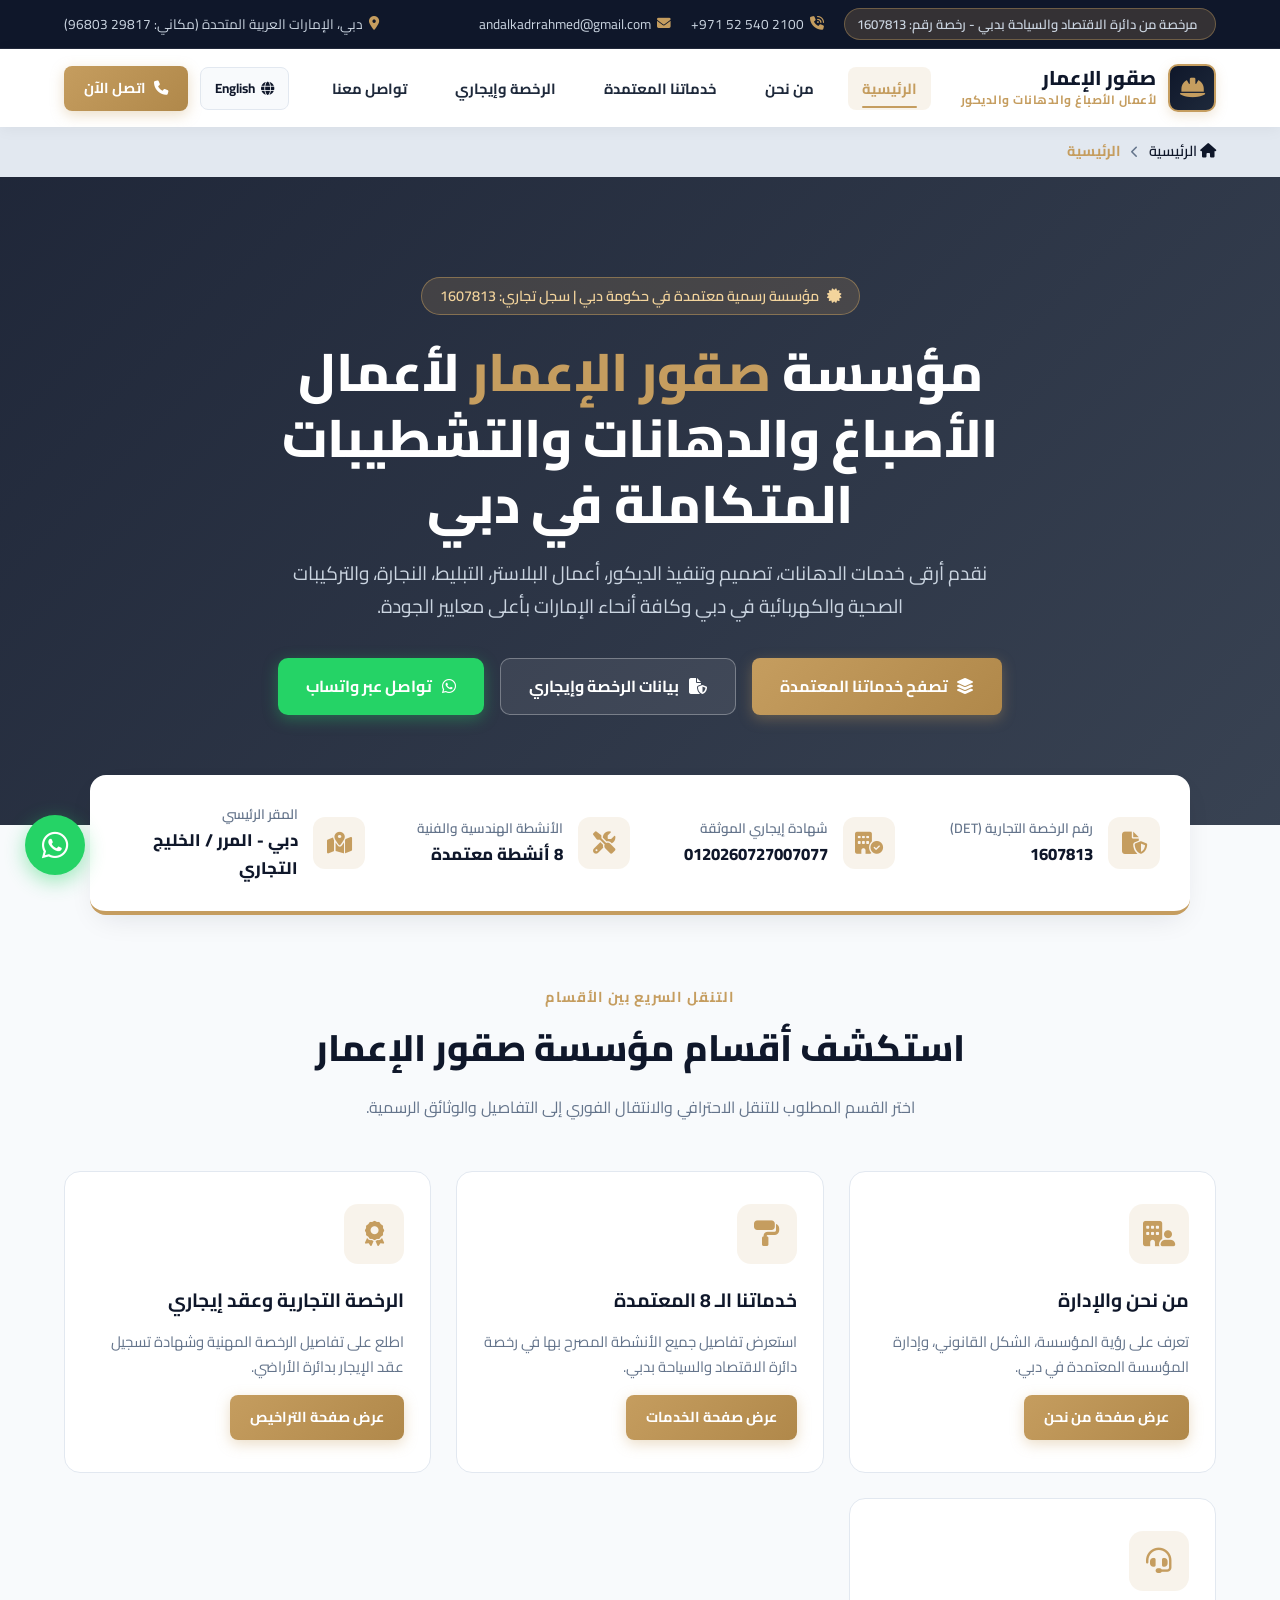
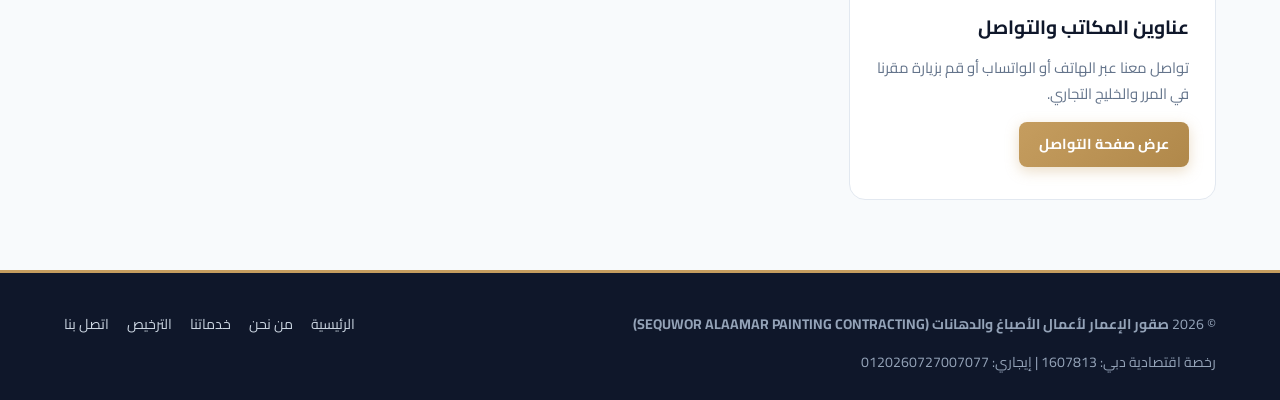
==== index.html @ b9443b29 "Add files via upload" ====
<!DOCTYPE html>
<html lang="ar" dir="rtl">
<head>
    <meta charset="UTF-8">
    <meta name="viewport" content="width=device-width, initial-scale=1.0">
    
    <!-- SEO Meta Tags -->
    <title class="ar-only">الصفحة الرئيسية - صقور الإعمار لأعمال الأصباغ والدهانات | صقور الإعمار لأعمال الأصباغ والدهانات دبي</title>
    <title class="en-only">Home - SEQUWOR ALAAMAR Painting Contracting Dubai | SEQUWOR ALAAMAR Painting Contracting Dubai</title>
    
    <meta name="description" content="مؤسسة صقور الإعمار لأعمال الأصباغ والدهانات والديكور والصيانة العامة في دبي. مرخصة رسمياً برقم 1607813.">
    <meta name="keywords" content="صقور الإعمار, مقاولات دهانات دبي, أصباغ ودهانات دبي, رخصة تجارية دبي 1607813, صيانة عامة دبي, ديكور وتشطيبات دبي">
    <meta name="author" content="SEQUWOR ALAAMAR Painting Contracting">
    <link rel="canonical" href="https://www.sequworalaamar.ae/index.html">
    
    <!-- Open Graph / Social Media Meta Tags -->
    <meta property="og:title" content="الصفحة الرئيسية - صقور الإعمار لأعمال الأصباغ والدهانات | صقور الإعمار دبي">
    <meta property="og:description" content="مؤسسة صقور الإعمار لأعمال الأصباغ والدهانات والديكور والصيانة العامة في دبي. مرخصة رسمياً برقم 1607813.">
    <meta property="og:type" content="website">
    <meta property="og:locale" content="ar_AE">
    <meta property="og:locale:alternate" content="en_US">
    
    <!-- Google Fonts & Icons -->
    <link rel="preconnect" href="https://fonts.googleapis.com">
    <link rel="preconnect" href="https://fonts.gstatic.com" crossorigin>
    <link href="https://fonts.googleapis.com/css2?family=Cairo:wght@400;600;700;800&family=Inter:wght@400;500;600;700&display=swap" rel="stylesheet">
    <link rel="stylesheet" href="https://cdnjs.cloudflare.com/ajax/libs/font-awesome/6.5.1/css/all.min.css">
    <link rel="stylesheet" href="styles.css">

    <!-- Schema.org Structured Data for Local Business SEO -->
    <script type="application/ld+json">
    {
      "@context": "https://schema.org",
      "@type": "HomeAndConstructionBusiness",
      "name": "صقور الإعمار لأعمال الأصباغ والدهانات",
      "alternateName": "SEQUWOR ALAAMAR PAINTING CONTRACTING",
      "image": "https://www.sequworalaamar.ae/logo.png",
      "@id": "https://www.sequworalaamar.ae",
      "url": "https://www.sequworalaamar.ae",
      "telephone": "+971525402100",
      "email": "andalkadrrahmed@gmail.com",
      "priceRange": "$$",
      "address": {
        "@type": "PostalAddress",
        "streetAddress": "Alsuaidi Building 218, Office 2-18-63, Al Mararr",
        "addressLocality": "Dubai",
        "addressRegion": "Dubai",
        "postalCode": "00000",
        "addressCountry": "AE"
      },
      "geo": {
        "@type": "GeoCoordinates",
        "latitude": 25.276987,
        "longitude": 55.308226
      },
      "openingHoursSpecification": {
        "@type": "OpeningHoursSpecification",
        "dayOfWeek": [
          "Monday",
          "Tuesday",
          "Wednesday",
          "Thursday",
          "Friday",
          "Saturday",
          "Sunday"
        ],
        "opens": "08:00",
        "closes": "20:00"
      },
      "license": "1607813"
    }
    </script>
</head>
<body>

    <!-- Top Official Bar -->
    <div class="top-bar">
        <div class="top-bar-info">
            <span class="verified-badge">
                <i class="fa-solid fa-shield-check"></i>
                <span class="ar-only">مرخصة من دائرة الاقتصاد والسياحة بدبي - رخصة رقم: 1607813</span>
                <span class="en-only">Licensed by Dubai Economy & Tourism - License No: 1607813</span>
            </span>
            <a href="tel:+971525402100">
                <i class="fa-solid fa-phone-volume"></i>
                <span dir="ltr">+971 52 540 2100</span>
            </a>
            <a href="mailto:andalkadrrahmed@gmail.com">
                <i class="fa-solid fa-envelope"></i>
                <span>andalkadrrahmed@gmail.com</span>
            </a>
        </div>
        <div class="top-bar-info">
            <span>
                <i class="fa-solid fa-location-dot"></i>
                <span class="ar-only">دبي، الإمارات العربية المتحدة (مكاني: 29817 96803)</span>
                <span class="en-only">Dubai, United Arab Emirates (Makani: 29817 96803)</span>
            </span>
        </div>
    </div>

    <!-- Header Navigation -->
    <header>
        <a href="index.html" class="logo">
            <div class="logo-icon"><i class="fa-solid fa-helmet-safety"></i></div>
            <div class="logo-text">
                <span class="logo-title ar-only">صقور الإعمار</span>
                <span class="logo-title en-only">SEQUWOR ALAAMAR</span>
                <span class="logo-subtitle ar-only">لأعمال الأصباغ والدهانات والديكور</span>
                <span class="logo-subtitle en-only">PAINTING CONTRACTING & DECOR</span>
            </div>
        </a>

        <ul class="nav-links">
            <li><a href="index.html" class="active"><span class="ar-only">الرئيسية</span><span class="en-only">Home</span></a></li>
<li><a href="about.html"><span class="ar-only">من نحن</span><span class="en-only">About Us</span></a></li>
<li><a href="services.html"><span class="ar-only">خدماتنا المعتمدة</span><span class="en-only">Licensed Services</span></a></li>
<li><a href="credentials.html"><span class="ar-only">الرخصة وإيجاري</span><span class="en-only">License & Ejari</span></a></li>
<li><a href="contact.html"><span class="ar-only">تواصل معنا</span><span class="en-only">Contact Us</span></a></li>

        </ul>

        <div class="nav-actions">
            <button class="lang-btn" onclick="toggleLanguage()">
                <i class="fa-solid fa-globe"></i>
                <span class="ar-only">English</span>
                <span class="en-only">العربية</span>
            </button>
            <a href="tel:+971525402100" class="btn-primary">
                <i class="fa-solid fa-phone"></i>
                <span class="ar-only">اتصل الآن</span>
                <span class="en-only">Call Now</span>
            </a>
        </div>
    </header>

    <!-- Breadcrumb Navigation for Professional Page Flow -->
    <div class="breadcrumb-container">
        <nav class="breadcrumb" aria-label="breadcrumb">
            <a href="index.html"><i class="fa-solid fa-house"></i> <span class="ar-only">الرئيسية</span><span class="en-only">Home</span></a>
            <i class="fa-solid fa-chevron-left ar-only" style="font-size: 0.75rem;"></i>
            <i class="fa-solid fa-chevron-right en-only" style="font-size: 0.75rem;"></i>
            <span class="current"><span class="ar-only">الرئيسية</span><span class="en-only">Home</span></span>
        </nav>
    </div>

    <main>
        
<section class="hero">
    <div class="hero-content">
        <div class="hero-tag">
            <i class="fa-solid fa-certificate"></i>
            <span class="ar-only">مؤسسة رسمية معتمدة في حكومة دبي | سجل تجاري: 1607813</span>
            <span class="en-only">Certified Enterprise in Government of Dubai | Reg No: 1607813</span>
        </div>

        <h1 class="ar-only">مؤسسة <span>صقور الإعمار</span> لأعمال الأصباغ والدهانات والتشطيبات المتكاملة في دبي</h1>
        <h1 class="en-only"><span>SEQUWOR ALAAMAR</span> Painting Contracting & Fit-Out Solutions in Dubai</h1>

        <p class="ar-only">نقدم أرقى خدمات الدهانات، تصميم وتنفيذ الديكور، أعمال البلاستر، التبليط، النجارة، والتركيبات الصحية والكهربائية في دبي وكافة أنحاء الإمارات بأعلى معايير الجودة.</p>
        <p class="en-only">Delivering premier painting contracting, interior decoration, flooring, and maintenance across Dubai and the UAE with unmatched quality.</p>

        <div class="hero-buttons">
            <a href="services.html" class="btn-primary" style="padding: 14px 28px; font-size: 1rem;">
                <i class="fa-solid fa-layer-group"></i>
                <span class="ar-only">تصفح خدماتنا المعتمدة</span>
                <span class="en-only">View Licensed Services</span>
            </a>
            <a href="credentials.html" class="btn-outline">
                <i class="fa-solid fa-file-shield"></i>
                <span class="ar-only">بيانات الرخصة وإيجاري</span>
                <span class="en-only">Trade License & Ejari</span>
            </a>
            <a href="https://wa.me/971525402100" target="_blank" class="btn-whatsapp">
                <i class="fa-brands fa-whatsapp"></i>
                <span class="ar-only">تواصل عبر واتساب</span>
                <span class="en-only">Chat on WhatsApp</span>
            </a>
        </div>
    </div>
</section>

<div class="stats-strip">
    <div class="stat-item">
        <div class="stat-icon"><i class="fa-solid fa-file-shield"></i></div>
        <div class="stat-text">
            <h4 class="ar-only">رقم الرخصة التجارية (DET)</h4>
            <h4 class="en-only">DET Trade License No.</h4>
            <p>1607813</p>
        </div>
    </div>
    <div class="stat-item">
        <div class="stat-icon"><i class="fa-solid fa-building-circle-check"></i></div>
        <div class="stat-text">
            <h4 class="ar-only">شهادة إيجاري الموثقة</h4>
            <h4 class="en-only">Ejari Registered Contract</h4>
            <p>0120260727007077</p>
        </div>
    </div>
    <div class="stat-item">
        <div class="stat-icon"><i class="fa-solid fa-screwdriver-wrench"></i></div>
        <div class="stat-text">
            <h4 class="ar-only">الأنشطة الهندسية والفنية</h4>
            <h4 class="en-only">Licensed Activities</h4>
            <p class="ar-only">8 أنشطة معتمدة</p>
            <p class="en-only">8 Active Specialties</p>
        </div>
    </div>
    <div class="stat-item">
        <div class="stat-icon"><i class="fa-solid fa-map-location-dot"></i></div>
        <div class="stat-text">
            <h4 class="ar-only">المقر الرئيسي</h4>
            <h4 class="en-only">Headquarters</h4>
            <p class="ar-only">دبي - المرر / الخليج التجاري</p>
            <p class="en-only">Dubai - Al Mararr / Business Bay</p>
        </div>
    </div>
</div>

<section>
    <div class="section-header">
        <span class="section-tag ar-only">التنقل السريع بين الأقسام</span>
        <span class="section-tag en-only">Quick Navigation</span>
        <h2 class="ar-only">استكشف أقسام مؤسسة صقور الإعمار</h2>
        <h2 class="en-only">Explore SEQUWOR ALAAMAR Sections</h2>
        <p class="ar-only">اختر القسم المطلوب للتنقل الاحترافي والانتقال الفوري إلى التفاصيل والوثائق الرسمية.</p>
        <p class="en-only">Select any section for professional navigation to detailed profiles, licensed services, and credentials.</p>
    </div>

    <div class="services-grid">
        <div class="service-card">
            <div class="service-icon"><i class="fa-solid fa-building-user"></i></div>
            <h3 class="ar-only">من نحن والإدارة</h3>
            <h3 class="en-only">About Us & Management</h3>
            <p class="ar-only">تعرف على رؤية المؤسسة، الشكل القانوني، وإدارة المؤسسة المعتمدة في دبي.</p>
            <p class="en-only">Learn about our company profile and official management registered in Dubai.</p>
            <a href="about.html" class="btn-primary"><span class="ar-only">عرض صفحة من نحن</span><span class="en-only">View About Page</span></a>
        </div>

        <div class="service-card">
            <div class="service-icon"><i class="fa-solid fa-paint-roller"></i></div>
            <h3 class="ar-only">خدماتنا الـ 8 المعتمدة</h3>
            <h3 class="en-only">Our 8 Licensed Services</h3>
            <p class="ar-only">استعرض تفاصيل جميع الأنشطة المصرح بها في رخصة دائرة الاقتصاد والسياحة بدبي.</p>
            <p class="en-only">Browse all technical and contracting activities approved on our DET trade license.</p>
            <a href="services.html" class="btn-primary"><span class="ar-only">عرض صفحة الخدمات</span><span class="en-only">View Services Page</span></a>
        </div>

        <div class="service-card">
            <div class="service-icon"><i class="fa-solid fa-award"></i></div>
            <h3 class="ar-only">الرخصة التجارية وعقد إيجاري</h3>
            <h3 class="en-only">Trade License & Ejari</h3>
            <p class="ar-only">اطلع على تفاصيل الرخصة المهنية وشهادة تسجيل عقد الإيجار بدائرة الأراضي.</p>
            <p class="en-only">Verify our official DET license details and DLD Ejari tenancy registration.</p>
            <a href="credentials.html" class="btn-primary"><span class="ar-only">عرض صفحة التراخيص</span><span class="en-only">View Credentials Page</span></a>
        </div>

        <div class="service-card">
            <div class="service-icon"><i class="fa-solid fa-headset"></i></div>
            <h3 class="ar-only">عناوين المكاتب والتواصل</h3>
            <h3 class="en-only">Office Locations & Contact</h3>
            <p class="ar-only">تواصل معنا عبر الهاتف أو الواتساب أو قم بزيارة مقرنا في المرر والخليج التجاري.</p>
            <p class="en-only">Reach out via phone, WhatsApp, or visit our offices in Al Mararr and Business Bay.</p>
            <a href="contact.html" class="btn-primary"><span class="ar-only">عرض صفحة التواصل</span><span class="en-only">View Contact Page</span></a>
        </div>
    </div>
</section>

    </main>

    <!-- Footer -->
    <footer>
        <div class="footer-bottom">
            <div>
                <span class="ar-only">© 2026 <strong>صقور الإعمار لأعمال الأصباغ والدهانات (SEQUWOR ALAAMAR PAINTING CONTRACTING)</strong></span>
                <span class="en-only">© 2026 <strong>SEQUWOR ALAAMAR PAINTING CONTRACTING</strong> - All Rights Reserved.</span>
            </div>
            <div class="footer-links">
                <a href="index.html"><span class="ar-only">الرئيسية</span><span class="en-only">Home</span></a>
                <a href="about.html"><span class="ar-only">من نحن</span><span class="en-only">About</span></a>
                <a href="services.html"><span class="ar-only">خدماتنا</span><span class="en-only">Services</span></a>
                <a href="credentials.html"><span class="ar-only">الترخيص</span><span class="en-only">Credentials</span></a>
                <a href="contact.html"><span class="ar-only">اتصل بنا</span><span class="en-only">Contact</span></a>
            </div>
            <div>
                <span class="ar-only">رخصة اقتصادية دبي: 1607813 | إيجاري: 0120260727007077</span>
                <span class="en-only">DET License: 1607813 | Ejari: 0120260727007077</span>
            </div>
        </div>
    </footer>

    <a href="https://wa.me/971525402100" target="_blank" class="floating-wa" title="WhatsApp">
        <i class="fa-brands fa-whatsapp"></i>
    </a>

    <script src="script.js"></script>
</body>
</html>
---- styles.css ----
:root {
    --primary: #0f172a;
    --secondary: #1e293b;
    --gold: #c59d5f;
    --gold-hover: #b0884a;
    --gold-light: rgba(197, 157, 95, 0.12);
    --text-dark: #1e293b;
    --text-muted: #64748b;
    --bg-light: #f8fafc;
    --white: #ffffff;
    --whatsapp: #25D366;
    --border-color: #e2e8f0;
    --shadow: 0 10px 30px -10px rgba(15, 23, 42, 0.12);
}

* {
    margin: 0;
    padding: 0;
    box-sizing: border-box;
    scroll-behavior: smooth;
}

body {
    font-family: 'Cairo', 'Inter', sans-serif;
    background-color: var(--bg-light);
    color: var(--text-dark);
    line-height: 1.7;
    overflow-x: hidden;
    display: flex;
    flex-direction: column;
    min-height: 100vh;
}

main {
    flex: 1;
}

html[lang="en"] body {
    font-family: 'Inter', 'Cairo', sans-serif;
}

/* Language Visibility Helpers */
html[lang="ar"] .en-only { display: none !important; }
html[lang="en"] .ar-only { display: none !important; }

/* Top Bar */
.top-bar {
    background-color: var(--primary);
    color: #cbd5e1;
    font-size: 0.85rem;
    padding: 8px 5%;
    border-bottom: 1px solid rgba(255,255,255,0.08);
    display: flex;
    justify-content: space-between;
    align-items: center;
    flex-wrap: wrap;
    gap: 10px;
}

.top-bar-info {
    display: flex;
    gap: 20px;
    flex-wrap: wrap;
    align-items: center;
}

.top-bar-info span, .top-bar-info a {
    color: #cbd5e1;
    text-decoration: none;
    display: inline-flex;
    align-items: center;
    gap: 6px;
    transition: color 0.3s;
}

.top-bar-info a:hover { color: var(--gold); }
.top-bar-info i { color: var(--gold); }

.verified-badge {
    background: rgba(197, 157, 95, 0.2);
    color: var(--gold);
    padding: 4px 12px;
    border-radius: 50px;
    font-weight: 600;
    font-size: 0.82rem;
    border: 1px solid rgba(197, 157, 95, 0.4);
    display: inline-flex;
    align-items: center;
    gap: 6px;
}

/* Header & Navbar with Breadcrumb support */
header {
    background: rgba(255, 255, 255, 0.96);
    backdrop-filter: blur(10px);
    position: sticky;
    top: 0;
    z-index: 1000;
    box-shadow: 0 2px 15px rgba(0,0,0,0.05);
    padding: 15px 5%;
    display: flex;
    justify-content: space-between;
    align-items: center;
}

.logo {
    display: flex;
    align-items: center;
    gap: 12px;
    text-decoration: none;
}

.logo-icon {
    width: 48px;
    height: 48px;
    background: linear-gradient(135deg, var(--primary), var(--secondary));
    color: var(--gold);
    border: 2px solid var(--gold);
    border-radius: 10px;
    display: flex;
    align-items: center;
    justify-content: center;
    font-size: 1.4rem;
    font-weight: 800;
    box-shadow: 0 4px 12px rgba(197, 157, 95, 0.25);
}

.logo-text { display: flex; flex-direction: column; }
.logo-title { font-size: 1.25rem; font-weight: 800; color: var(--primary); line-height: 1.2; }
.logo-subtitle { font-size: 0.75rem; color: var(--gold); font-weight: 700; letter-spacing: 0.5px; }

.nav-links {
    display: flex;
    gap: 20px;
    list-style: none;
    align-items: center;
}

.nav-links a {
    text-decoration: none;
    color: var(--text-dark);
    font-weight: 700;
    font-size: 0.92rem;
    padding: 8px 14px;
    border-radius: 8px;
    transition: all 0.3s;
    position: relative;
}

.nav-links a:hover, .nav-links a.active {
    color: var(--gold);
    background: var(--gold-light);
}

.nav-links a.active::after {
    content: '';
    position: absolute;
    bottom: 2px;
    left: 14px;
    right: 14px;
    height: 2px;
    background: var(--gold);
    border-radius: 2px;
}

.nav-actions { display: flex; align-items: center; gap: 12px; }

.lang-btn {
    background: var(--bg-light);
    border: 1px solid var(--border-color);
    color: var(--primary);
    padding: 8px 14px;
    border-radius: 8px;
    cursor: pointer;
    font-weight: 700;
    font-family: inherit;
    display: flex;
    align-items: center;
    gap: 6px;
    transition: all 0.3s;
}

.lang-btn:hover { border-color: var(--gold); color: var(--gold); }

.btn-primary {
    background: linear-gradient(135deg, var(--gold), var(--gold-hover));
    color: var(--white);
    padding: 10px 20px;
    border-radius: 8px;
    text-decoration: none;
    font-weight: 700;
    font-size: 0.9rem;
    display: inline-flex;
    align-items: center;
    gap: 8px;
    transition: transform 0.2s, box-shadow 0.2s;
    border: none;
    box-shadow: 0 4px 14px rgba(197, 157, 95, 0.35);
    cursor: pointer;
}

.btn-primary:hover { transform: translateY(-2px); box-shadow: 0 6px 20px rgba(197, 157, 95, 0.5); }

/* Breadcrumbs for Professional Navigation */
.breadcrumb-container {
    background: #e2e8f0;
    padding: 12px 5%;
    font-size: 0.9rem;
    border-bottom: 1px solid var(--border-color);
}

.breadcrumb {
    max-width: 1280px;
    margin: 0 auto;
    display: flex;
    align-items: center;
    gap: 10px;
    color: var(--text-muted);
}

.breadcrumb a {
    color: var(--primary);
    text-decoration: none;
    font-weight: 600;
    transition: color 0.3s;
}

.breadcrumb a:hover { color: var(--gold); }
.breadcrumb span.current { color: var(--gold); font-weight: 700; }

/* Page Banner */
.page-banner {
    background: linear-gradient(135deg, rgba(15, 23, 42, 0.94) 0%, rgba(30, 41, 59, 0.9) 100%),
                url('https://images.unsplash.com/photo-1512453979798-5ea266f8880c?auto=format&fit=crop&w=1920&q=80') center/cover no-repeat;
    color: var(--white);
    padding: 65px 5%;
    text-align: center;
    border-bottom: 4px solid var(--gold);
}

.page-banner h1 {
    font-size: clamp(1.8rem, 3.5vw, 2.6rem);
    font-weight: 800;
    margin-bottom: 10px;
}

.page-banner h1 span { color: var(--gold); }
.page-banner p { color: #cbd5e1; max-width: 650px; margin: 0 auto; font-size: 1.05rem; }

/* Hero Section */
.hero {
    position: relative;
    background: linear-gradient(135deg, rgba(15, 23, 42, 0.93) 0%, rgba(30, 41, 59, 0.88) 100%),
                url('https://images.unsplash.com/photo-1512453979798-5ea266f8880c?auto=format&fit=crop&w=1920&q=80') center/cover no-repeat;
    color: var(--white);
    padding: 100px 5% 110px;
    text-align: center;
}

.hero-content { max-width: 850px; margin: 0 auto; }

.hero-tag {
    display: inline-flex;
    align-items: center;
    gap: 8px;
    background: rgba(197, 157, 95, 0.18);
    border: 1px solid rgba(197, 157, 95, 0.5);
    color: #f3d49c;
    padding: 6px 18px;
    border-radius: 50px;
    font-size: 0.9rem;
    font-weight: 600;
    margin-bottom: 24px;
}

.hero h1 { font-size: clamp(2rem, 4.5vw, 3.3rem); font-weight: 800; line-height: 1.25; margin-bottom: 20px; }
.hero h1 span { color: var(--gold); }
.hero p { font-size: clamp(1rem, 2vw, 1.2rem); color: #cbd5e1; margin-bottom: 35px; max-width: 700px; margin-left: auto; margin-right: auto; }
.hero-buttons { display: flex; justify-content: center; gap: 16px; flex-wrap: wrap; }

.btn-whatsapp {
    background: var(--whatsapp);
    color: var(--white);
    padding: 14px 28px;
    border-radius: 10px;
    text-decoration: none;
    font-weight: 700;
    font-size: 1rem;
    display: inline-flex;
    align-items: center;
    gap: 10px;
    box-shadow: 0 4px 15px rgba(37, 211, 102, 0.35);
    transition: transform 0.2s;
}

.btn-whatsapp:hover { transform: translateY(-2px); }

.btn-outline {
    background: rgba(255, 255, 255, 0.08);
    border: 1px solid rgba(255, 255, 255, 0.3);
    color: var(--white);
    padding: 14px 28px;
    border-radius: 10px;
    text-decoration: none;
    font-weight: 700;
    font-size: 1rem;
    display: inline-flex;
    align-items: center;
    gap: 10px;
    transition: all 0.3s;
}

.btn-outline:hover { background: var(--white); color: var(--primary); }

/* Stats Strip */
.stats-strip {
    max-width: 1100px;
    margin: -50px auto 0;
    position: relative;
    z-index: 10;
    background: var(--white);
    border-radius: 16px;
    box-shadow: var(--shadow);
    padding: 28px 30px;
    display: grid;
    grid-template-columns: repeat(auto-fit, minmax(200px, 1fr));
    gap: 20px;
    border-bottom: 4px solid var(--gold);
}

.stat-item { display: flex; align-items: center; gap: 15px; }

.stat-icon {
    width: 52px;
    height: 52px;
    border-radius: 12px;
    background: var(--gold-light);
    color: var(--gold);
    display: flex;
    align-items: center;
    justify-content: center;
    font-size: 1.4rem;
    flex-shrink: 0;
}

.stat-text h4 { font-size: 0.85rem; color: var(--text-muted); font-weight: 600; }
.stat-text p { font-size: 1.05rem; font-weight: 800; color: var(--primary); }

/* Section Styling */
section { padding: 70px 5%; max-width: 1280px; margin: 0 auto; }
.section-header { text-align: center; max-width: 680px; margin: 0 auto 50px; }
.section-tag { color: var(--gold); font-weight: 700; font-size: 0.9rem; text-transform: uppercase; letter-spacing: 1px; display: block; margin-bottom: 8px; }
.section-header h2 { font-size: clamp(1.7rem, 3vw, 2.3rem); color: var(--primary); font-weight: 800; margin-bottom: 14px; }
.section-header p { color: var(--text-muted); font-size: 1rem; }

/* Grid & Cards */
.services-grid {
    display: grid;
    grid-template-columns: repeat(auto-fit, minmax(280px, 1fr));
    gap: 25px;
}

.service-card {
    background: var(--white);
    border-radius: 16px;
    padding: 32px 26px;
    border: 1px solid var(--border-color);
    transition: all 0.3s ease;
    position: relative;
    overflow: hidden;
}

.service-card:hover {
    transform: translateY(-6px);
    box-shadow: var(--shadow);
    border-color: rgba(197, 157, 95, 0.4);
}

.service-icon {
    width: 60px;
    height: 60px;
    background: var(--gold-light);
    color: var(--gold);
    border-radius: 14px;
    display: flex;
    align-items: center;
    justify-content: center;
    font-size: 1.6rem;
    margin-bottom: 20px;
    transition: all 0.3s;
}

.service-card:hover .service-icon { background: var(--gold); color: var(--white); }
.service-card h3 { font-size: 1.2rem; color: var(--primary); margin-bottom: 12px; font-weight: 700; }
.service-card p { color: var(--text-muted); font-size: 0.93rem; margin-bottom: 16px; }

.service-badge {
    display: inline-flex;
    align-items: center;
    gap: 5px;
    font-size: 0.78rem;
    color: #16a34a;
    background: #dcfce7;
    padding: 3px 10px;
    border-radius: 20px;
    font-weight: 700;
}

/* Credentials Box */
.credentials-box {
    background: var(--primary);
    color: var(--white);
    border-radius: 24px;
    padding: 50px 5%;
    box-shadow: var(--shadow);
    margin-bottom: 40px;
}

.credentials-grid {
    display: grid;
    grid-template-columns: repeat(auto-fit, minmax(320px, 1fr));
    gap: 40px;
    align-items: start;
}

.license-card {
    background: rgba(255, 255, 255, 0.05);
    border: 1px solid rgba(197, 157, 95, 0.35);
    border-radius: 16px;
    padding: 28px;
}

.license-card-header {
    display: flex;
    justify-content: space-between;
    align-items: center;
    border-bottom: 1px solid rgba(255, 255, 255, 0.1);
    padding-bottom: 16px;
    margin-bottom: 20px;
}

.license-card-header h3 { color: var(--gold); font-size: 1.15rem; display: flex; align-items: center; gap: 10px; }
.license-table { width: 100%; border-collapse: collapse; }
.license-table tr { border-bottom: 1px solid rgba(255, 255, 255, 0.08); }
.license-table tr:last-child { border-bottom: none; }
.license-table td { padding: 12px 6px; font-size: 0.93rem; }
.license-table td:first-child { color: #94a3b8; font-weight: 600; }
.license-table td:last-child { color: var(--white); font-weight: 700; text-align: left; }
html[lang="en"] .license-table td:last-child { text-align: right; }

/* Contact Cards */
.contact-grid {
    display: grid;
    grid-template-columns: repeat(auto-fit, minmax(300px, 1fr));
    gap: 25px;
}

.contact-card {
    background: var(--white);
    padding: 32px;
    border-radius: 16px;
    border: 1px solid var(--border-color);
    box-shadow: 0 4px 20px rgba(0,0,0,0.03);
}

.contact-card h3 { font-size: 1.25rem; color: var(--primary); margin-bottom: 20px; display: flex; align-items: center; gap: 10px; }
.contact-card h3 i { color: var(--gold); }
.contact-list { list-style: none; display: flex; flex-direction: column; gap: 16px; }
.contact-list li { display: flex; align-items: flex-start; gap: 12px; font-size: 0.95rem; }
.contact-list li i { color: var(--gold); margin-top: 5px; width: 18px; }
.contact-list a { color: var(--primary); text-decoration: none; font-weight: 700; }
.contact-list a:hover { color: var(--gold); }

/* Footer */
footer {
    background: var(--primary);
    color: #94a3b8;
    padding: 40px 5% 25px;
    border-top: 3px solid var(--gold);
    margin-top: auto;
}

.footer-bottom {
    max-width: 1200px;
    margin: 0 auto;
    display: flex;
    justify-content: space-between;
    align-items: center;
    flex-wrap: wrap;
    gap: 15px;
    font-size: 0.88rem;
}

.footer-links {
    display: flex;
    gap: 18px;
    flex-wrap: wrap;
}

.footer-links a {
    color: #cbd5e1;
    text-decoration: none;
    transition: color 0.3s;
}

.footer-links a:hover { color: var(--gold); }

/* Floating WhatsApp */
.floating-wa {
    position: fixed;
    bottom: 25px;
    left: 25px;
    background: var(--whatsapp);
    color: var(--white);
    width: 60px;
    height: 60px;
    border-radius: 50%;
    display: flex;
    align-items: center;
    justify-content: center;
    font-size: 1.9rem;
    box-shadow: 0 6px 20px rgba(37, 211, 102, 0.45);
    z-index: 999;
    text-decoration: none;
    transition: transform 0.3s;
}

html[lang="en"] .floating-wa { left: auto; right: 25px; }
.floating-wa:hover { transform: scale(1.1); }

@media (max-width: 860px) {
    header { flex-wrap: wrap; gap: 12px; }
    .nav-links { width: 100%; justify-content: center; gap: 10px; flex-wrap: wrap; order: 3; border-top: 1px solid var(--border-color); padding-top: 10px; }
    .stats-strip { margin: -30px 5% 0; }
    .top-bar { justify-content: center; text-align: center; }
}
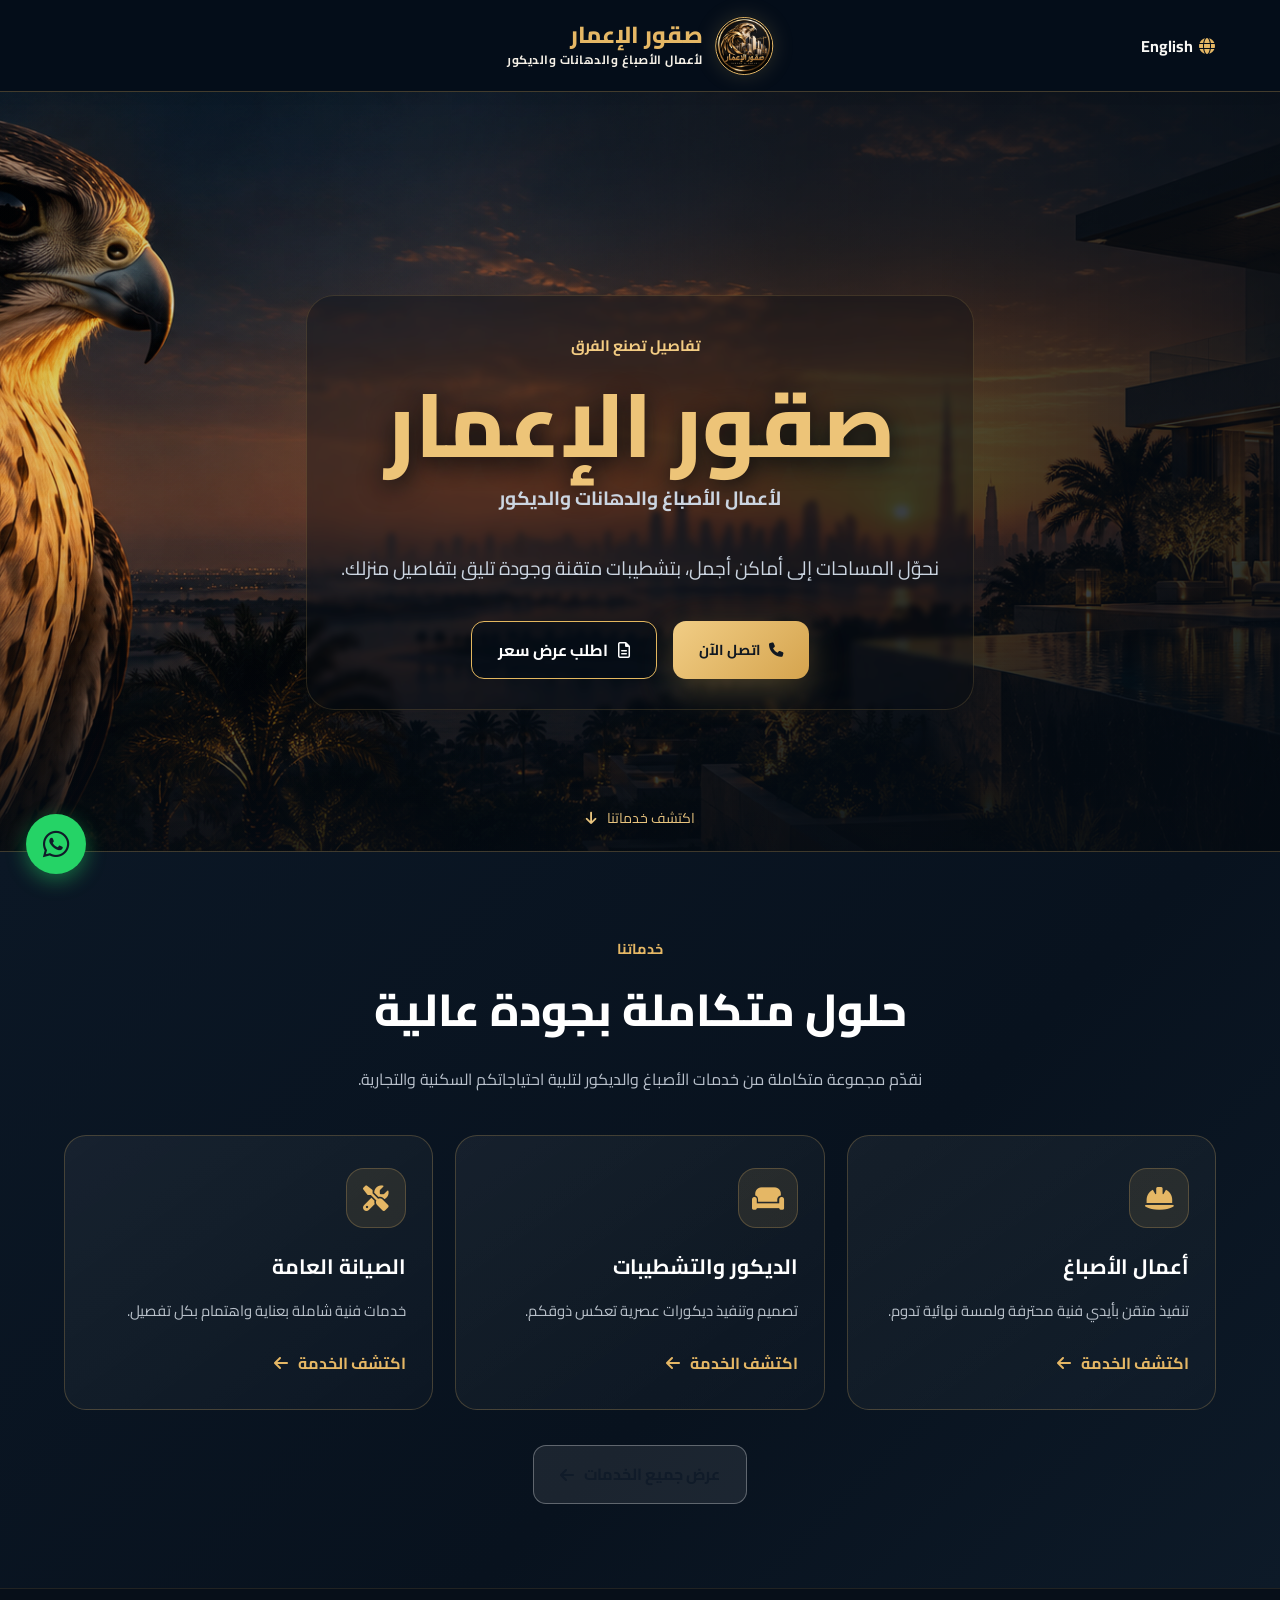
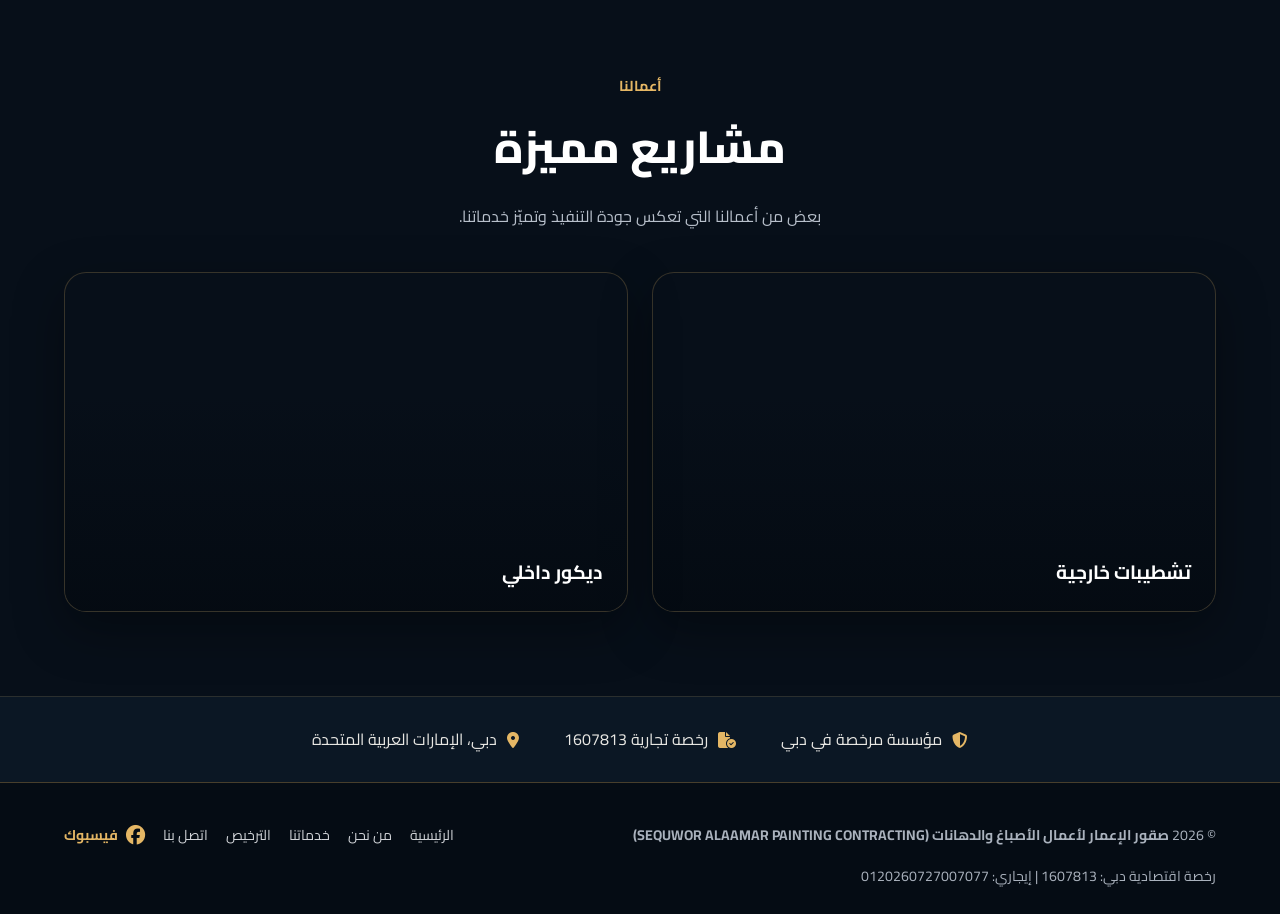
==== commit 19fbf74a: "Add files via upload" ====
--- a/index.html
+++ b/index.html
@@ -25,6 +25,7 @@
     <link rel="preconnect" href="https://fonts.gstatic.com" crossorigin>
     <link href="https://fonts.googleapis.com/css2?family=Cairo:wght@400;600;700;800&family=Inter:wght@400;500;600;700&display=swap" rel="stylesheet">
     <link rel="stylesheet" href="https://cdnjs.cloudflare.com/ajax/libs/font-awesome/6.5.1/css/all.min.css">
+    <link rel="icon" type="image/png" href="assets/golden-falcon-emblem.png">
     <link rel="stylesheet" href="styles.css">
 
     <!-- Schema.org Structured Data for Local Business SEO -->
@@ -72,37 +73,10 @@
     </script>
 </head>
 <body>
-
-    <!-- Top Official Bar -->
-    <div class="top-bar">
-        <div class="top-bar-info">
-            <span class="verified-badge">
-                <i class="fa-solid fa-shield-check"></i>
-                <span class="ar-only">مرخصة من دائرة الاقتصاد والسياحة بدبي - رخصة رقم: 1607813</span>
-                <span class="en-only">Licensed by Dubai Economy & Tourism - License No: 1607813</span>
-            </span>
-            <a href="tel:+971525402100">
-                <i class="fa-solid fa-phone-volume"></i>
-                <span dir="ltr">+971 52 540 2100</span>
-            </a>
-            <a href="mailto:andalkadrrahmed@gmail.com">
-                <i class="fa-solid fa-envelope"></i>
-                <span>andalkadrrahmed@gmail.com</span>
-            </a>
-        </div>
-        <div class="top-bar-info">
-            <span>
-                <i class="fa-solid fa-location-dot"></i>
-                <span class="ar-only">دبي، الإمارات العربية المتحدة (مكاني: 29817 96803)</span>
-                <span class="en-only">Dubai, United Arab Emirates (Makani: 29817 96803)</span>
-            </span>
-        </div>
-    </div>
-
-    <!-- Header Navigation -->
+<!-- Header Navigation -->
     <header>
         <a href="index.html" class="logo">
-            <div class="logo-icon"><i class="fa-solid fa-helmet-safety"></i></div>
+            <div class="logo-icon"><img src="assets/golden-falcon-emblem.png" alt="صقور الإعمار"></div>
             <div class="logo-text">
                 <span class="logo-title ar-only">صقور الإعمار</span>
                 <span class="logo-title en-only">SEQUWOR ALAAMAR</span>
@@ -133,140 +107,27 @@
             </a>
         </div>
     </header>
-
-    <!-- Breadcrumb Navigation for Professional Page Flow -->
-    <div class="breadcrumb-container">
-        <nav class="breadcrumb" aria-label="breadcrumb">
-            <a href="index.html"><i class="fa-solid fa-house"></i> <span class="ar-only">الرئيسية</span><span class="en-only">Home</span></a>
-            <i class="fa-solid fa-chevron-left ar-only" style="font-size: 0.75rem;"></i>
-            <i class="fa-solid fa-chevron-right en-only" style="font-size: 0.75rem;"></i>
-            <span class="current"><span class="ar-only">الرئيسية</span><span class="en-only">Home</span></span>
-        </nav>
-    </div>
-
-    <main>
-        
+<main>
 <section class="hero">
-    <div class="hero-content">
-        <div class="hero-tag">
-            <i class="fa-solid fa-certificate"></i>
-            <span class="ar-only">مؤسسة رسمية معتمدة في حكومة دبي | سجل تجاري: 1607813</span>
-            <span class="en-only">Certified Enterprise in Government of Dubai | Reg No: 1607813</span>
-        </div>
-
-        <h1 class="ar-only">مؤسسة <span>صقور الإعمار</span> لأعمال الأصباغ والدهانات والتشطيبات المتكاملة في دبي</h1>
-        <h1 class="en-only"><span>SEQUWOR ALAAMAR</span> Painting Contracting & Fit-Out Solutions in Dubai</h1>
-
-        <p class="ar-only">نقدم أرقى خدمات الدهانات، تصميم وتنفيذ الديكور، أعمال البلاستر، التبليط، النجارة، والتركيبات الصحية والكهربائية في دبي وكافة أنحاء الإمارات بأعلى معايير الجودة.</p>
-        <p class="en-only">Delivering premier painting contracting, interior decoration, flooring, and maintenance across Dubai and the UAE with unmatched quality.</p>
-
-        <div class="hero-buttons">
-            <a href="services.html" class="btn-primary" style="padding: 14px 28px; font-size: 1rem;">
-                <i class="fa-solid fa-layer-group"></i>
-                <span class="ar-only">تصفح خدماتنا المعتمدة</span>
-                <span class="en-only">View Licensed Services</span>
-            </a>
-            <a href="credentials.html" class="btn-outline">
-                <i class="fa-solid fa-file-shield"></i>
-                <span class="ar-only">بيانات الرخصة وإيجاري</span>
-                <span class="en-only">Trade License & Ejari</span>
-            </a>
-            <a href="https://wa.me/971525402100" target="_blank" class="btn-whatsapp">
-                <i class="fa-brands fa-whatsapp"></i>
-                <span class="ar-only">تواصل عبر واتساب</span>
-                <span class="en-only">Chat on WhatsApp</span>
-            </a>
-        </div>
-    </div>
+ <div class="hero-content">
+  <span class="hero-kicker"><i class="fa-solid fa-sparkles"></i><span class="ar-only">تفاصيل تصنع الفرق</span><span class="en-only">Crafted details. Lasting impressions.</span></span>
+  <h1 class="ar-only">صقور الإعمار</h1><h1 class="en-only">SEQUWOR ALAAMAR</h1>
+  <p class="hero-service ar-only">لأعمال الأصباغ والدهانات والديكور</p><p class="hero-service en-only">Painting, finishing & interior design</p>
+  <p class="hero-copy ar-only">نحوّل المساحات إلى أماكن أجمل، بتشطيبات متقنة وجودة تليق بتفاصيل منزلك.</p><p class="hero-copy en-only">We transform spaces with thoughtful finishes and quality that brings every detail to life.</p>
+  <div class="hero-buttons"><a href="tel:+971525402100" class="btn-primary"><i class="fa-solid fa-phone"></i><span class="ar-only">اتصل الآن</span><span class="en-only">Call Now</span></a><a href="contact.html" class="btn-outline"><i class="fa-regular fa-file-lines"></i><span class="ar-only">اطلب عرض سعر</span><span class="en-only">Request a Quote</span></a></div>
+ </div><a class="hero-scroll" href="#services"><span class="ar-only">اكتشف خدماتنا</span><span class="en-only">Discover our services</span><i class="fa-solid fa-arrow-down"></i></a>
 </section>
-
-<div class="stats-strip">
-    <div class="stat-item">
-        <div class="stat-icon"><i class="fa-solid fa-file-shield"></i></div>
-        <div class="stat-text">
-            <h4 class="ar-only">رقم الرخصة التجارية (DET)</h4>
-            <h4 class="en-only">DET Trade License No.</h4>
-            <p>1607813</p>
-        </div>
-    </div>
-    <div class="stat-item">
-        <div class="stat-icon"><i class="fa-solid fa-building-circle-check"></i></div>
-        <div class="stat-text">
-            <h4 class="ar-only">شهادة إيجاري الموثقة</h4>
-            <h4 class="en-only">Ejari Registered Contract</h4>
-            <p>0120260727007077</p>
-        </div>
-    </div>
-    <div class="stat-item">
-        <div class="stat-icon"><i class="fa-solid fa-screwdriver-wrench"></i></div>
-        <div class="stat-text">
-            <h4 class="ar-only">الأنشطة الهندسية والفنية</h4>
-            <h4 class="en-only">Licensed Activities</h4>
-            <p class="ar-only">8 أنشطة معتمدة</p>
-            <p class="en-only">8 Active Specialties</p>
-        </div>
-    </div>
-    <div class="stat-item">
-        <div class="stat-icon"><i class="fa-solid fa-map-location-dot"></i></div>
-        <div class="stat-text">
-            <h4 class="ar-only">المقر الرئيسي</h4>
-            <h4 class="en-only">Headquarters</h4>
-            <p class="ar-only">دبي - المرر / الخليج التجاري</p>
-            <p class="en-only">Dubai - Al Mararr / Business Bay</p>
-        </div>
-    </div>
-</div>
-
-<section>
-    <div class="section-header">
-        <span class="section-tag ar-only">التنقل السريع بين الأقسام</span>
-        <span class="section-tag en-only">Quick Navigation</span>
-        <h2 class="ar-only">استكشف أقسام مؤسسة صقور الإعمار</h2>
-        <h2 class="en-only">Explore SEQUWOR ALAAMAR Sections</h2>
-        <p class="ar-only">اختر القسم المطلوب للتنقل الاحترافي والانتقال الفوري إلى التفاصيل والوثائق الرسمية.</p>
-        <p class="en-only">Select any section for professional navigation to detailed profiles, licensed services, and credentials.</p>
-    </div>
-
-    <div class="services-grid">
-        <div class="service-card">
-            <div class="service-icon"><i class="fa-solid fa-building-user"></i></div>
-            <h3 class="ar-only">من نحن والإدارة</h3>
-            <h3 class="en-only">About Us & Management</h3>
-            <p class="ar-only">تعرف على رؤية المؤسسة، الشكل القانوني، وإدارة المؤسسة المعتمدة في دبي.</p>
-            <p class="en-only">Learn about our company profile and official management registered in Dubai.</p>
-            <a href="about.html" class="btn-primary"><span class="ar-only">عرض صفحة من نحن</span><span class="en-only">View About Page</span></a>
-        </div>
-
-        <div class="service-card">
-            <div class="service-icon"><i class="fa-solid fa-paint-roller"></i></div>
-            <h3 class="ar-only">خدماتنا الـ 8 المعتمدة</h3>
-            <h3 class="en-only">Our 8 Licensed Services</h3>
-            <p class="ar-only">استعرض تفاصيل جميع الأنشطة المصرح بها في رخصة دائرة الاقتصاد والسياحة بدبي.</p>
-            <p class="en-only">Browse all technical and contracting activities approved on our DET trade license.</p>
-            <a href="services.html" class="btn-primary"><span class="ar-only">عرض صفحة الخدمات</span><span class="en-only">View Services Page</span></a>
-        </div>
-
-        <div class="service-card">
-            <div class="service-icon"><i class="fa-solid fa-award"></i></div>
-            <h3 class="ar-only">الرخصة التجارية وعقد إيجاري</h3>
-            <h3 class="en-only">Trade License & Ejari</h3>
-            <p class="ar-only">اطلع على تفاصيل الرخصة المهنية وشهادة تسجيل عقد الإيجار بدائرة الأراضي.</p>
-            <p class="en-only">Verify our official DET license details and DLD Ejari tenancy registration.</p>
-            <a href="credentials.html" class="btn-primary"><span class="ar-only">عرض صفحة التراخيص</span><span class="en-only">View Credentials Page</span></a>
-        </div>
-
-        <div class="service-card">
-            <div class="service-icon"><i class="fa-solid fa-headset"></i></div>
-            <h3 class="ar-only">عناوين المكاتب والتواصل</h3>
-            <h3 class="en-only">Office Locations & Contact</h3>
-            <p class="ar-only">تواصل معنا عبر الهاتف أو الواتساب أو قم بزيارة مقرنا في المرر والخليج التجاري.</p>
-            <p class="en-only">Reach out via phone, WhatsApp, or visit our offices in Al Mararr and Business Bay.</p>
-            <a href="contact.html" class="btn-primary"><span class="ar-only">عرض صفحة التواصل</span><span class="en-only">View Contact Page</span></a>
-        </div>
-    </div>
+<section class="showcase-section" id="services">
+ <div class="section-header"><span class="section-tag"><span class="ar-only">خدماتنا</span><span class="en-only">Our Services</span></span><h2 class="ar-only">حلول متكاملة بجودة عالية</h2><h2 class="en-only">Complete solutions. Exceptional quality.</h2><p class="ar-only">نقدّم مجموعة متكاملة من خدمات الأصباغ والديكور لتلبية احتياجاتكم السكنية والتجارية.</p><p class="en-only">A complete range of painting and décor services for residential and commercial spaces.</p></div>
+ <div class="services-grid feature-services">
+  <a class="service-card" href="services.html"><div class="service-icon"><i class="fa-solid fa-helmet-safety"></i></div><h3 class="ar-only">أعمال الأصباغ</h3><h3 class="en-only">Painting</h3><p class="ar-only">تنفيذ متقن بأيدي فنية محترفة ولمسة نهائية تدوم.</p><p class="en-only">Expert application and a refined finish built to last.</p><span class="card-link"><span class="ar-only">اكتشف الخدمة</span><span class="en-only">Explore service</span><i class="fa-solid fa-arrow-left"></i></span></a>
+  <a class="service-card" href="services.html"><div class="service-icon"><i class="fa-solid fa-couch"></i></div><h3 class="ar-only">الديكور والتشطيبات</h3><h3 class="en-only">Interior décor</h3><p class="ar-only">تصميم وتنفيذ ديكورات عصرية تعكس ذوقكم.</p><p class="en-only">Contemporary interiors tailored to your style.</p><span class="card-link"><span class="ar-only">اكتشف الخدمة</span><span class="en-only">Explore service</span><i class="fa-solid fa-arrow-left"></i></span></a>
+  <a class="service-card" href="services.html"><div class="service-icon"><i class="fa-solid fa-screwdriver-wrench"></i></div><h3 class="ar-only">الصيانة العامة</h3><h3 class="en-only">General maintenance</h3><p class="ar-only">خدمات فنية شاملة بعناية واهتمام بكل تفصيل.</p><p class="en-only">Reliable, comprehensive care for every detail.</p><span class="card-link"><span class="ar-only">اكتشف الخدمة</span><span class="en-only">Explore service</span><i class="fa-solid fa-arrow-left"></i></span></a>
+ </div><div class="all-services"><a href="services.html" class="btn-outline"><span class="ar-only">عرض جميع الخدمات</span><span class="en-only">View all services</span><i class="fa-solid fa-arrow-left"></i></a></div>
 </section>
-
-    </main>
+<section class="projects-section" id="projects"><div class="section-header"><span class="section-tag"><span class="ar-only">أعمالنا</span><span class="en-only">Our Work</span></span><h2 class="ar-only">مشاريع مميزة</h2><h2 class="en-only">Selected projects</h2><p class="ar-only">بعض من أعمالنا التي تعكس جودة التنفيذ وتميّز خدماتنا.</p><p class="en-only">A glimpse of the craft and care behind our work.</p></div><div class="project-grid"><a class="project-card project-villa" href="contact.html"><span class="project-label"><span class="ar-only">تشطيبات خارجية</span><span class="en-only">Exterior finishes</span></span></a><a class="project-card project-interior" href="contact.html"><span class="project-label"><span class="ar-only">ديكور داخلي</span><span class="en-only">Interior décor</span></span></a></div></section>
+<section class="trust-strip"><div><i class="fa-solid fa-shield-halved"></i><span class="ar-only">مؤسسة مرخصة في دبي</span><span class="en-only">Licensed in Dubai</span></div><div><i class="fa-solid fa-file-circle-check"></i><span class="ar-only">رخصة تجارية 1607813</span><span class="en-only">Trade license 1607813</span></div><div><i class="fa-solid fa-location-dot"></i><span class="ar-only">دبي، الإمارات العربية المتحدة</span><span class="en-only">Dubai, United Arab Emirates</span></div></section>
+</main>
 
     <!-- Footer -->
     <footer>
@@ -281,7 +142,7 @@
                 <a href="services.html"><span class="ar-only">خدماتنا</span><span class="en-only">Services</span></a>
                 <a href="credentials.html"><span class="ar-only">الترخيص</span><span class="en-only">Credentials</span></a>
                 <a href="contact.html"><span class="ar-only">اتصل بنا</span><span class="en-only">Contact</span></a>
-            </div>
+            <a href="https://www.facebook.com/?ref=homescreenpwa" target="_blank" rel="noopener noreferrer" class="footer-facebook" aria-label="Facebook"><i class="fa-brands fa-facebook" aria-hidden="true"></i><span class="ar-only">فيسبوك</span><span class="en-only">Facebook</span></a></div>
             <div>
                 <span class="ar-only">رخصة اقتصادية دبي: 1607813 | إيجاري: 0120260727007077</span>
                 <span class="en-only">DET License: 1607813 | Ejari: 0120260727007077</span>
@@ -296,3 +157,5 @@
     <script src="script.js"></script>
 </body>
 </html>
+
+
--- a/styles.css
+++ b/styles.css
@@ -533,4 +533,303 @@
     .nav-links { width: 100%; justify-content: center; gap: 10px; flex-wrap: wrap; order: 3; border-top: 1px solid var(--border-color); padding-top: 10px; }
     .stats-strip { margin: -30px 5% 0; }
     .top-bar { justify-content: center; text-align: center; }
-}+}
+/* Mobile responsive improvements */
+.mobile-menu-toggle {
+    display: none;
+    width: 44px;
+    height: 44px;
+    flex-shrink: 0;
+    align-items: center;
+    justify-content: center;
+    border: 1px solid #e2e8f0;
+    border-radius: 10px;
+    background: #f8fafc;
+    color: #0f172a;
+    font-size: 1.2rem;
+    cursor: pointer;
+}
+
+img, video, iframe {
+    max-width: 100%;
+}
+
+@media (max-width: 860px) {
+    .top-bar {
+        padding: 9px 4%;
+        justify-content: center;
+        text-align: center;
+        font-size: .78rem;
+        gap: 8px;
+    }
+
+    .top-bar-info {
+        justify-content: center;
+        gap: 8px 12px;
+    }
+
+    .top-bar-info:nth-child(2) {
+        display: none;
+    }
+
+    .verified-badge {
+        text-align: center;
+        justify-content: center;
+        line-height: 1.7;
+    }
+
+    header {
+        padding: 12px 4%;
+        gap: 10px;
+        flex-wrap: wrap;
+    }
+
+    .logo {
+        gap: 8px;
+        min-width: 0;
+        max-width: calc(100% - 60px);
+    }
+
+    .logo-icon {
+        width: 42px;
+        height: 42px;
+        flex: 0 0 42px;
+        font-size: 1.2rem;
+    }
+
+    .logo-title {
+        font-size: clamp(.95rem, 4vw, 1.15rem);
+    }
+
+    .logo-subtitle {
+        font-size: clamp(.56rem, 2.5vw, .7rem);
+        line-height: 1.5;
+    }
+
+    .mobile-menu-toggle {
+        display: inline-flex;
+        margin-inline-start: auto;
+    }
+
+    .nav-links {
+        display: none;
+        order: 4;
+        width: 100%;
+        margin: 0;
+        padding: 8px 0 0;
+        border-top: 1px solid #e2e8f0;
+        flex-direction: column;
+        align-items: stretch;
+        gap: 4px;
+    }
+
+    header.mobile-nav-open .nav-links {
+        display: flex;
+    }
+
+    .nav-links li {
+        width: 100%;
+    }
+
+    .nav-links a {
+        display: flex;
+        width: 100%;
+        padding: 12px;
+    }
+
+    .nav-links a.active::after {
+        display: none;
+    }
+
+    .nav-actions {
+        order: 3;
+        width: 100%;
+        gap: 8px;
+    }
+
+    .nav-actions > * {
+        flex: 1 1 0;
+        min-height: 44px;
+        padding: 9px 10px;
+        justify-content: center;
+    }
+
+    .breadcrumb-container {
+        padding: 10px 4%;
+        font-size: .84rem;
+    }
+
+    .hero {
+        padding: 55px 5% 75px;
+    }
+
+    .hero-tag {
+        max-width: 100%;
+        padding: 8px 12px;
+        border-radius: 14px;
+        font-size: .78rem;
+        line-height: 1.7;
+    }
+
+    .hero h1 {
+        font-size: clamp(1.65rem, 7vw, 2.4rem);
+        line-height: 1.5;
+        overflow-wrap: anywhere;
+    }
+
+    .hero p {
+        font-size: 1rem;
+        line-height: 1.9;
+        margin-bottom: 24px;
+    }
+
+    .hero-buttons {
+        display: grid;
+        grid-template-columns: minmax(0, 1fr);
+        gap: 10px;
+    }
+
+    .hero-buttons > a {
+        width: 100%;
+        min-height: 48px;
+        padding: 13px 14px !important;
+        justify-content: center;
+        text-align: center;
+    }
+
+    .stats-strip {
+        margin: -28px 4% 0;
+        padding: 18px;
+        grid-template-columns: minmax(0, 1fr);
+        gap: 16px;
+        border-radius: 14px;
+    }
+
+    .stat-item {
+        min-width: 0;
+        gap: 12px;
+    }
+
+    .stat-text {
+        min-width: 0;
+        overflow-wrap: anywhere;
+    }
+
+    .stat-text p {
+        font-size: .95rem;
+        overflow-wrap: anywhere;
+    }
+
+    section {
+        padding: 45px 5%;
+    }
+
+    .section-header {
+        margin-bottom: 28px;
+    }
+
+    .section-header h2 {
+        font-size: clamp(1.4rem, 6vw, 1.9rem);
+        line-height: 1.5;
+    }
+
+    .services-grid,
+    .contact-grid,
+    .credentials-grid {
+        grid-template-columns: minmax(0, 1fr);
+        gap: 16px;
+    }
+
+    .service-card,
+    .contact-card {
+        padding: 24px 20px;
+    }
+
+    .credentials-box {
+        padding: 28px 5%;
+        border-radius: 16px;
+    }
+
+    .license-card {
+        padding: 18px 14px;
+        overflow-wrap: anywhere;
+    }
+
+    .license-table {
+        width: 100%;
+        table-layout: fixed;
+    }
+
+    .license-table td {
+        padding: 10px 5px;
+        font-size: .82rem;
+        overflow-wrap: anywhere;
+    }
+
+    .footer-bottom {
+        flex-direction: column;
+        align-items: stretch;
+        text-align: center;
+    }
+
+    .footer-links {
+        justify-content: center;
+        gap: 12px 16px;
+    }
+
+    .floating-wa {
+        width: 54px;
+        height: 54px;
+        left: 16px;
+        bottom: 16px;
+        font-size: 1.65rem;
+    }
+
+    html[lang="en"] .floating-wa {
+        left: auto;
+        right: 16px;
+    }
+}
+
+@media (max-width: 380px) {
+    .top-bar-info a[href^="mailto:"] {
+        display: none;
+    }
+
+    .logo-subtitle {
+        letter-spacing: 0;
+    }
+
+    .nav-actions > * {
+        font-size: .84rem;
+    }
+
+    .hero h1 {
+        font-size: 1.6rem;
+    }
+
+    .license-table td {
+        font-size: .76rem;
+    }
+}
+
+@media (min-width: 861px) {
+    .mobile-menu-toggle {
+        display: none !important;
+    }
+    }
+
+
+/* Premium navy and gold redesign */
+:root{--primary:#07111e;--secondary:#0c1928;--gold:#e5b765;--gold-hover:#f2ca7a;--gold-light:rgba(229,183,101,.12);--text-dark:#f5f5f4;--text-muted:#b7bdc6;--bg-light:#07111e;--white:#101b29;--border-color:rgba(229,183,101,.22);--shadow:0 18px 50px rgba(0,0,0,.35)}
+html{scroll-behavior:smooth;scroll-padding-top:90px}body{background:#07111e;color:#f6f3ed;line-height:1.8}header{height:92px;padding:12px 4%;display:flex;justify-content:center;position:sticky;top:0;z-index:1000;background:rgba(5,14,25,.96);border-bottom:1px solid rgba(229,183,101,.28);backdrop-filter:blur(14px)}.logo{position:absolute;left:50%;transform:translateX(-50%);gap:12px;white-space:nowrap}.logo-icon{width:58px;height:58px;border-radius:50%;border:2px solid var(--gold);background:radial-gradient(circle,#292116,#09111b 68%);color:var(--gold);box-shadow:0 0 22px rgba(229,183,101,.18);font-size:1.65rem}.logo-title{color:var(--gold);font-size:1.45rem}.logo-subtitle{color:#f5f0e7}.mobile-menu-toggle{display:flex;position:absolute;left:4%;top:50%;transform:translateY(-50%);border:1px solid rgba(229,183,101,.4);background:#101722;color:var(--gold);width:52px;height:52px;font-size:1.25rem;border-radius:14px}.nav-actions{position:absolute;right:4%;top:50%;transform:translateY(-50%);width:auto}.nav-actions .btn-primary{display:none}.lang-btn{border:0;background:transparent;color:#f8f7f4;font-size:1rem}.lang-btn i{color:var(--gold)}.nav-links{display:none;position:absolute;top:calc(100% + 1px);left:4%;width:min(350px,92vw);padding:14px;background:#0b1725;border:1px solid var(--border-color);border-radius:0 0 18px 18px;box-shadow:var(--shadow);flex-direction:column;gap:4px}.mobile-nav-open .nav-links{display:flex}.nav-links a{color:#f2f2ef;padding:10px 14px;border-radius:10px}.nav-links a:hover,.nav-links a.active{background:rgba(229,183,101,.1);color:var(--gold)}.nav-links a.active:after{display:none}.top-bar,.breadcrumb-container{display:none!important}.hero{max-width:none;margin:0;padding:80px 7% 78px;min-height:min(760px,calc(100vh - 92px));display:flex;align-items:center;position:relative;text-align:center;overflow:hidden;background:linear-gradient(90deg,rgba(4,11,19,.10),rgba(4,11,19,.16) 35%,rgba(4,11,19,.63) 61%,rgba(4,11,19,.82)),linear-gradient(0deg,rgba(4,11,19,.84),transparent 42%,rgba(4,11,19,.1)),url('hero-falcon-villa.png') center 43%/cover no-repeat;border-bottom:1px solid rgba(229,183,101,.26)}.hero-content{position:relative;z-index:1;max-width:780px;margin:95px auto 35px;padding:30px 34px;background:rgba(4,12,21,.32);border:1px solid rgba(229,183,101,.16);border-radius:28px;backdrop-filter:blur(3px)}.hero-kicker{display:inline-flex;align-items:center;gap:9px;color:#f3cc83;font-weight:700;font-size:.95rem;margin-bottom:9px}.hero h1{font-size:clamp(3rem,7vw,6rem);line-height:1.25;color:#edc478;text-shadow:0 5px 24px #05090e;margin:0 0 1px}.hero-service{font-size:clamp(1.25rem,3vw,2rem);font-weight:700;color:#fff;margin-bottom:12px}.hero-copy{font-size:clamp(1rem,1.7vw,1.18rem);color:#e2e3e5;max-width:620px;margin:0 auto 26px}.hero-buttons{justify-content:center}.btn-primary,.btn-outline{border-radius:13px;padding:14px 26px}.hero .btn-primary{background:linear-gradient(135deg,#f1cd85,#d5a44e);color:#111821;box-shadow:0 12px 35px rgba(215,164,78,.3)}.hero .btn-outline{background:rgba(5,13,22,.55);border:1.5px solid #e3b75f;color:#fff}.hero-scroll{position:absolute;bottom:20px;left:50%;transform:translateX(-50%);display:flex;gap:10px;align-items:center;color:#e8c47f;text-decoration:none;font-size:.88rem}.showcase-section,.projects-section{max-width:none;padding:84px max(5%,calc((100% - 1240px)/2));background:linear-gradient(135deg,#0b1725,#08121e 60%,#0d1a28)}.section-header{margin:0 auto 42px}.section-tag{color:var(--gold);letter-spacing:0}.section-header h2{color:#fff;font-size:clamp(1.8rem,4vw,2.8rem)}.section-header p{color:#b8c0cb}.feature-services{grid-template-columns:repeat(3,minmax(0,1fr));gap:22px}.service-card{display:block;text-decoration:none;background:linear-gradient(145deg,rgba(255,255,255,.055),rgba(255,255,255,.018));border:1px solid rgba(229,183,101,.24);border-radius:22px;padding:32px 26px;color:inherit;min-height:270px}.service-card h3{color:#fff;font-size:1.3rem}.service-card p{color:#b9c1ca}.service-icon{background:rgba(229,183,101,.1);color:var(--gold);border:1px solid rgba(229,183,101,.25);border-radius:18px}.service-card:hover .service-icon{background:var(--gold);color:#09111b}.card-link{display:inline-flex;gap:10px;align-items:center;color:var(--gold);font-weight:700;margin-top:8px}.all-services{text-align:center;margin-top:35px}.projects-section{background:#070f19;border-top:1px solid rgba(229,183,101,.12)}.project-grid{display:grid;grid-template-columns:repeat(2,minmax(0,1fr));gap:24px}.project-card{min-height:340px;border-radius:22px;position:relative;overflow:hidden;text-decoration:none;background-size:cover;background-position:center;box-shadow:var(--shadow);border:1px solid rgba(229,183,101,.22)}.project-card:after{content:"";position:absolute;inset:35% 0 0;background:linear-gradient(transparent,rgba(4,10,17,.85))}.project-villa{background-image:url('https://images.unsplash.com/photo-1600607687939-ce8a6c25118c?auto=format&fit=crop&w=1200&q=85')}.project-interior{background-image:url('https://images.unsplash.com/photo-1600210492486-724fe5c67fb0?auto=format&fit=crop&w=1200&q=85')}.project-label{position:absolute;z-index:1;bottom:22px;right:24px;color:white;font-size:1.2rem;font-weight:700}.trust-strip{max-width:none;padding:28px 5%;display:flex;justify-content:center;gap:45px;flex-wrap:wrap;background:#0b1724;border-top:1px solid rgba(229,183,101,.15);color:#e8e7e3}.trust-strip div{display:flex;align-items:center;gap:10px}.trust-strip i{color:var(--gold)}footer{background:#050c14;border-top:1px solid rgba(229,183,101,.3);color:#aab2bd}.footer-links a{color:#d0d3d7}.floating-wa{bottom:26px;left:26px}.page-banner{background:linear-gradient(135deg,rgba(5,13,23,.89),rgba(8,18,30,.84)),url('hero-falcon-villa.png') center 44%/cover no-repeat;border-bottom:1px solid var(--gold);padding:68px 5%}.page-banner h1{color:#f1ca7e}.page-banner p{color:#d3d6dc}.stats-strip{background:#101b29;border:1px solid var(--border-color);border-bottom:3px solid var(--gold)}.stat-text h4{color:#b5bdc8}.stat-text p{color:#fff}.credentials-box{background:#0b1725;border:1px solid var(--border-color)}.service-card,.contact-card,.license-card{color:#f7f4ed}.contact-card{background:#101b29;border-color:var(--border-color)}.contact-card h3,.contact-list a{color:#fff}.contact-list{color:#d8dce2}.license-table td:last-child{color:#fff}.service-badge{background:rgba(22,163,74,.14)}
+@media(max-width:860px){header{height:80px;padding:10px 4%}.logo{gap:8px}.logo-icon{width:48px;height:48px;font-size:1.35rem}.logo-title{font-size:1.15rem}.logo-subtitle{font-size:.61rem}.mobile-menu-toggle{width:44px;height:44px}.nav-actions{width:auto}.nav-actions .lang-btn{min-height:44px;padding:8px}.hero{min-height:670px;padding:45px 5%;background-position:34% center;background-image:linear-gradient(0deg,rgba(4,11,19,.93),rgba(4,11,19,.58) 44%,rgba(4,11,19,.13)),url('hero-falcon-villa.png')}.hero-content{margin:100px auto 25px;padding:24px 14px;background:rgba(5,13,23,.48);border-radius:20px}.hero h1{font-size:clamp(2.65rem,12vw,4.2rem)}.hero-copy{font-size:1rem}.hero-buttons{display:flex;flex-direction:column;max-width:330px;margin:auto}.hero-buttons>a{width:100%;justify-content:center}.showcase-section,.projects-section{padding:58px 5%}.feature-services{grid-template-columns:1fr;gap:15px}.service-card{min-height:0;padding:25px 22px}.project-grid{grid-template-columns:1fr}.project-card{min-height:280px}.trust-strip{gap:14px 25px;flex-direction:column;align-items:center}.page-banner{padding:48px 5%}.stats-strip{margin:20px 5% 0}.floating-wa{width:56px;height:56px}}
+@media(max-width:390px){.logo-subtitle{font-size:.53rem}.logo-title{font-size:1rem}.logo-icon{width:42px;height:42px}.nav-actions .lang-btn{font-size:.85rem}.hero{min-height:620px}}
+@media(min-width:861px){.mobile-menu-toggle{display:flex}.nav-links{left:4%;right:auto}}
+
+/* Use the supplied falcon emblem in the header */
+.logo-icon{overflow:hidden;padding:0;background:#05090e;border:1px solid var(--gold)}.logo-icon img{display:block;width:100%;height:100%;object-fit:cover;border-radius:50%}
+
+
+.footer-facebook{display:inline-flex;align-items:center;gap:8px;color:var(--gold)!important;text-decoration:none;font-weight:700}.footer-facebook i{font-size:1.2rem}.footer-facebook:hover{color:#fff!important}
+
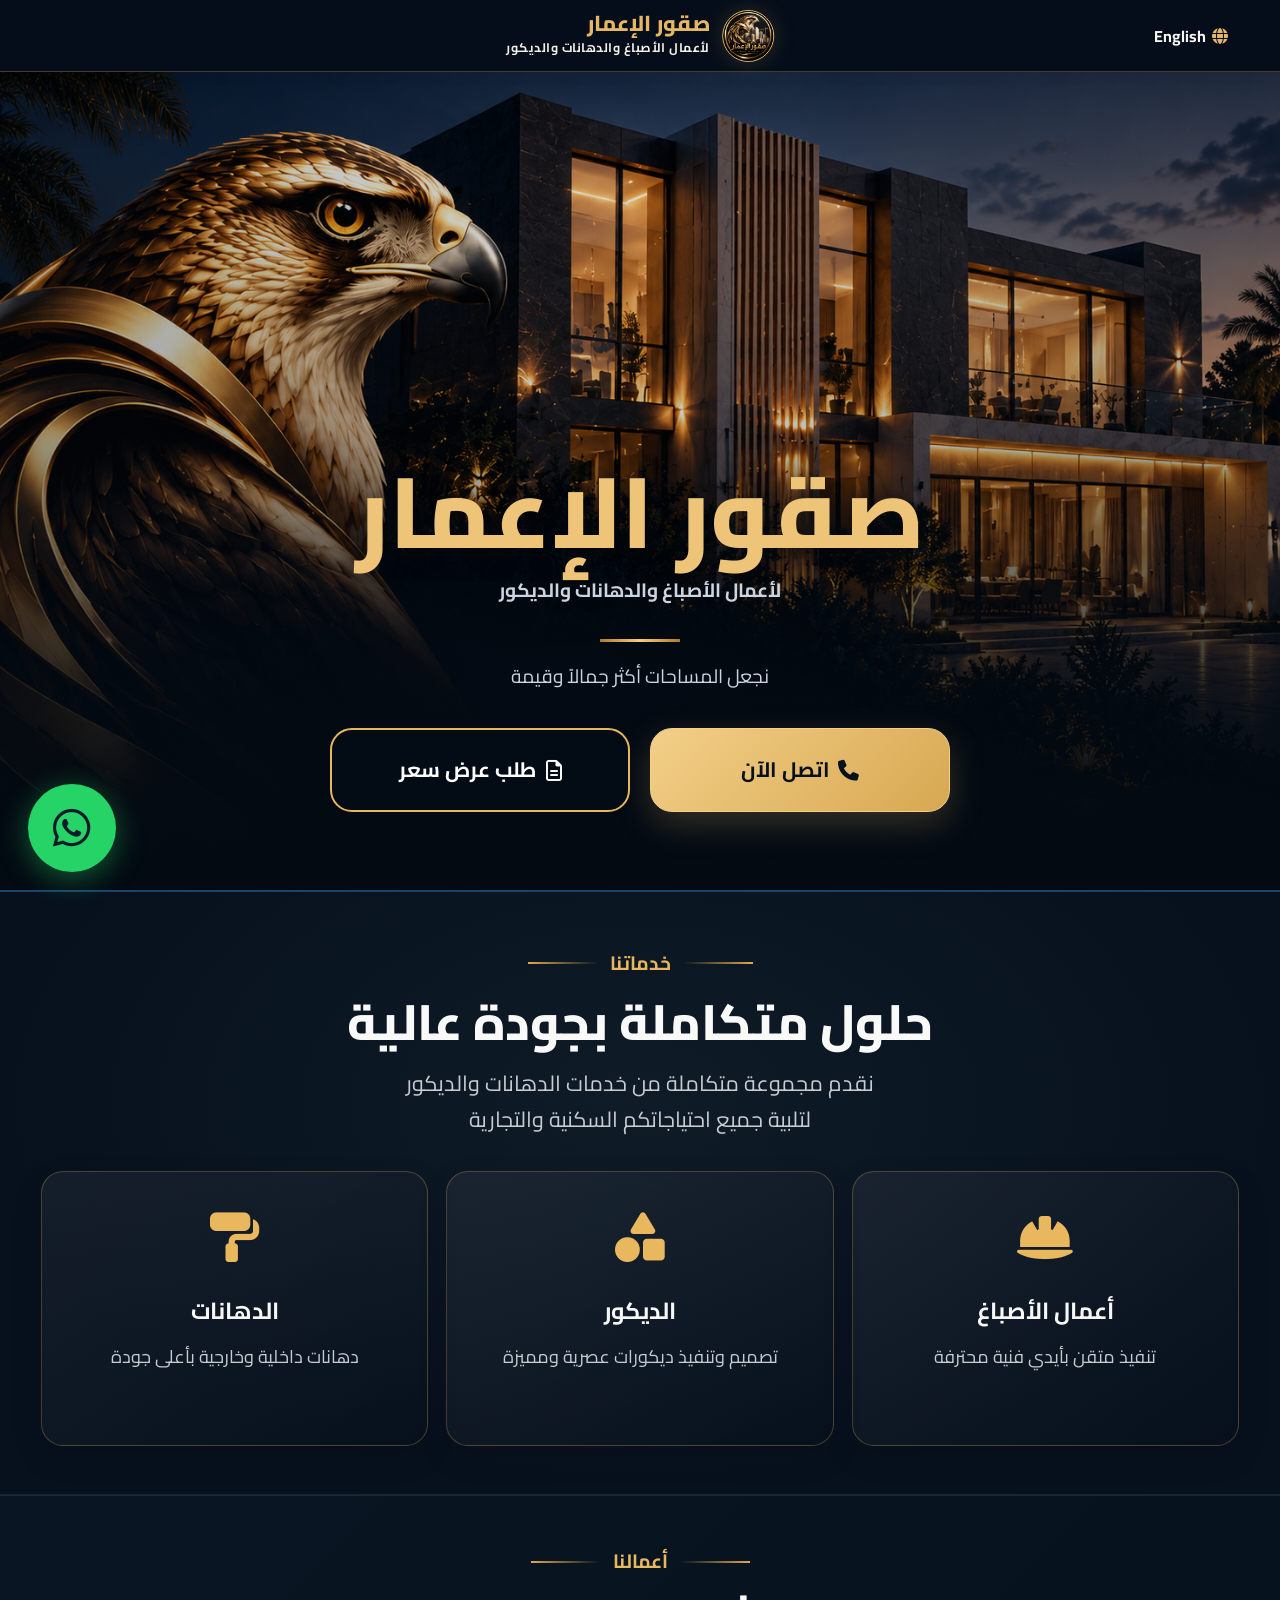
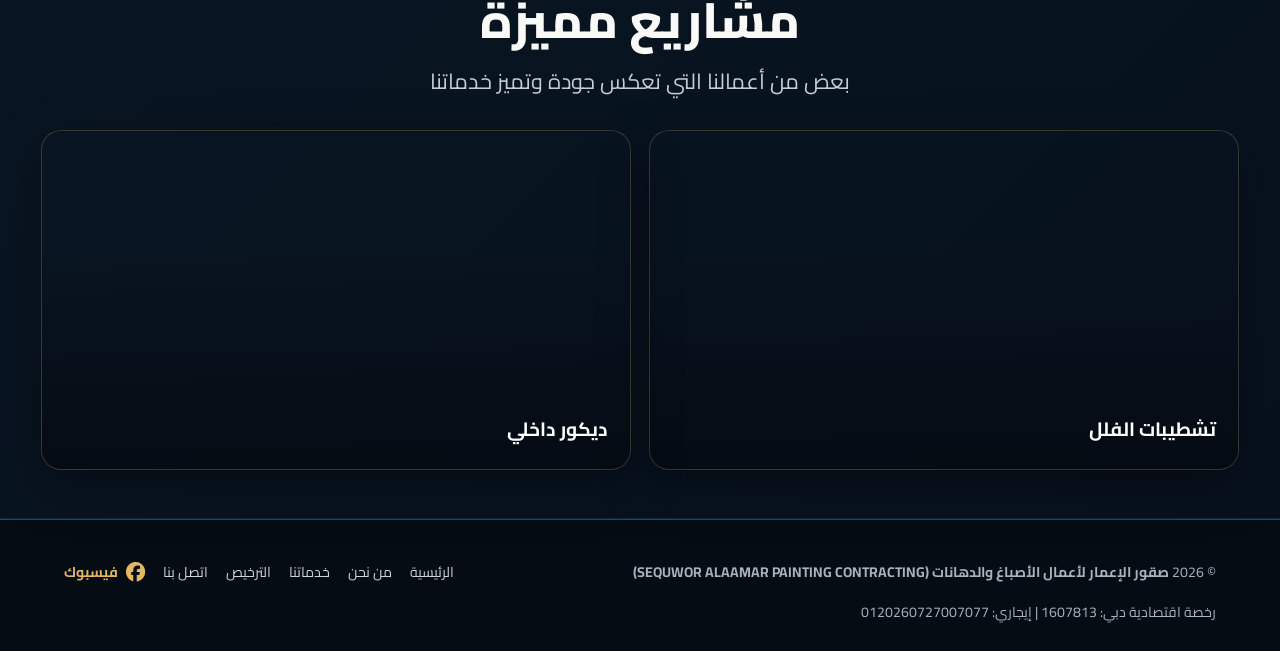
==== commit 01f30c4d: "Add files via upload" ====
--- a/index.html
+++ b/index.html
@@ -110,24 +110,35 @@
 <main>
 <section class="hero">
  <div class="hero-content">
-  <span class="hero-kicker"><i class="fa-solid fa-sparkles"></i><span class="ar-only">تفاصيل تصنع الفرق</span><span class="en-only">Crafted details. Lasting impressions.</span></span>
   <h1 class="ar-only">صقور الإعمار</h1><h1 class="en-only">SEQUWOR ALAAMAR</h1>
   <p class="hero-service ar-only">لأعمال الأصباغ والدهانات والديكور</p><p class="hero-service en-only">Painting, finishing & interior design</p>
-  <p class="hero-copy ar-only">نحوّل المساحات إلى أماكن أجمل، بتشطيبات متقنة وجودة تليق بتفاصيل منزلك.</p><p class="hero-copy en-only">We transform spaces with thoughtful finishes and quality that brings every detail to life.</p>
-  <div class="hero-buttons"><a href="tel:+971525402100" class="btn-primary"><i class="fa-solid fa-phone"></i><span class="ar-only">اتصل الآن</span><span class="en-only">Call Now</span></a><a href="contact.html" class="btn-outline"><i class="fa-regular fa-file-lines"></i><span class="ar-only">اطلب عرض سعر</span><span class="en-only">Request a Quote</span></a></div>
- </div><a class="hero-scroll" href="#services"><span class="ar-only">اكتشف خدماتنا</span><span class="en-only">Discover our services</span><i class="fa-solid fa-arrow-down"></i></a>
+  <span class="hero-divider" aria-hidden="true"></span>
+  <p class="hero-copy ar-only">نجعل المساحات أكثر جمالاً وقيمة</p><p class="hero-copy en-only">Making every space more beautiful and valuable</p>
+  <div class="hero-buttons">
+   <a href="tel:+971525402100" class="btn-primary"><i class="fa-solid fa-phone"></i><span class="ar-only">اتصل الآن</span><span class="en-only">Call Now</span></a>
+   <a href="contact.html" class="btn-outline"><i class="fa-regular fa-file-lines"></i><span class="ar-only">طلب عرض سعر</span><span class="en-only">Request a Quote</span></a>
+  </div>
+ </div>
 </section>
 <section class="showcase-section" id="services">
- <div class="section-header"><span class="section-tag"><span class="ar-only">خدماتنا</span><span class="en-only">Our Services</span></span><h2 class="ar-only">حلول متكاملة بجودة عالية</h2><h2 class="en-only">Complete solutions. Exceptional quality.</h2><p class="ar-only">نقدّم مجموعة متكاملة من خدمات الأصباغ والديكور لتلبية احتياجاتكم السكنية والتجارية.</p><p class="en-only">A complete range of painting and décor services for residential and commercial spaces.</p></div>
+ <div class="section-header">
+  <span class="section-tag"><span class="ar-only">خدماتنا</span><span class="en-only">Our Services</span></span>
+  <h2 class="ar-only">حلول متكاملة بجودة عالية</h2><h2 class="en-only">Complete solutions with high quality</h2>
+  <p class="ar-only">نقدم مجموعة متكاملة من خدمات الدهانات والديكور<br class="wide-only"> لتلبية جميع احتياجاتكم السكنية والتجارية</p>
+  <p class="en-only">A complete range of painting and décor services<br class="wide-only"> for residential and commercial spaces.</p>
+ </div>
  <div class="services-grid feature-services">
-  <a class="service-card" href="services.html"><div class="service-icon"><i class="fa-solid fa-helmet-safety"></i></div><h3 class="ar-only">أعمال الأصباغ</h3><h3 class="en-only">Painting</h3><p class="ar-only">تنفيذ متقن بأيدي فنية محترفة ولمسة نهائية تدوم.</p><p class="en-only">Expert application and a refined finish built to last.</p><span class="card-link"><span class="ar-only">اكتشف الخدمة</span><span class="en-only">Explore service</span><i class="fa-solid fa-arrow-left"></i></span></a>
-  <a class="service-card" href="services.html"><div class="service-icon"><i class="fa-solid fa-couch"></i></div><h3 class="ar-only">الديكور والتشطيبات</h3><h3 class="en-only">Interior décor</h3><p class="ar-only">تصميم وتنفيذ ديكورات عصرية تعكس ذوقكم.</p><p class="en-only">Contemporary interiors tailored to your style.</p><span class="card-link"><span class="ar-only">اكتشف الخدمة</span><span class="en-only">Explore service</span><i class="fa-solid fa-arrow-left"></i></span></a>
-  <a class="service-card" href="services.html"><div class="service-icon"><i class="fa-solid fa-screwdriver-wrench"></i></div><h3 class="ar-only">الصيانة العامة</h3><h3 class="en-only">General maintenance</h3><p class="ar-only">خدمات فنية شاملة بعناية واهتمام بكل تفصيل.</p><p class="en-only">Reliable, comprehensive care for every detail.</p><span class="card-link"><span class="ar-only">اكتشف الخدمة</span><span class="en-only">Explore service</span><i class="fa-solid fa-arrow-left"></i></span></a>
- </div><div class="all-services"><a href="services.html" class="btn-outline"><span class="ar-only">عرض جميع الخدمات</span><span class="en-only">View all services</span><i class="fa-solid fa-arrow-left"></i></a></div>
+  <a class="service-card" href="services.html"><div class="service-icon"><i class="fa-solid fa-helmet-safety"></i></div><h3 class="ar-only">أعمال الأصباغ</h3><h3 class="en-only">Painting Works</h3><p class="ar-only">تنفيذ متقن بأيدي فنية محترفة</p><p class="en-only">Expertly carried out by skilled professionals</p></a>
+  <a class="service-card" href="services.html"><div class="service-icon"><i class="fa-solid fa-shapes"></i></div><h3 class="ar-only">الديكور</h3><h3 class="en-only">Interior Décor</h3><p class="ar-only">تصميم وتنفيذ ديكورات عصرية ومميزة</p><p class="en-only">Design and execution of modern, distinctive interiors</p></a>
+  <a class="service-card" href="services.html"><div class="service-icon"><i class="fa-solid fa-paint-roller"></i></div><h3 class="ar-only">الدهانات</h3><h3 class="en-only">Paint Finishes</h3><p class="ar-only">دهانات داخلية وخارجية بأعلى جودة</p><p class="en-only">Premium interior and exterior paint finishes</p></a>
+ </div>
 </section>
-<section class="projects-section" id="projects"><div class="section-header"><span class="section-tag"><span class="ar-only">أعمالنا</span><span class="en-only">Our Work</span></span><h2 class="ar-only">مشاريع مميزة</h2><h2 class="en-only">Selected projects</h2><p class="ar-only">بعض من أعمالنا التي تعكس جودة التنفيذ وتميّز خدماتنا.</p><p class="en-only">A glimpse of the craft and care behind our work.</p></div><div class="project-grid"><a class="project-card project-villa" href="contact.html"><span class="project-label"><span class="ar-only">تشطيبات خارجية</span><span class="en-only">Exterior finishes</span></span></a><a class="project-card project-interior" href="contact.html"><span class="project-label"><span class="ar-only">ديكور داخلي</span><span class="en-only">Interior décor</span></span></a></div></section>
-<section class="trust-strip"><div><i class="fa-solid fa-shield-halved"></i><span class="ar-only">مؤسسة مرخصة في دبي</span><span class="en-only">Licensed in Dubai</span></div><div><i class="fa-solid fa-file-circle-check"></i><span class="ar-only">رخصة تجارية 1607813</span><span class="en-only">Trade license 1607813</span></div><div><i class="fa-solid fa-location-dot"></i><span class="ar-only">دبي، الإمارات العربية المتحدة</span><span class="en-only">Dubai, United Arab Emirates</span></div></section>
+<section class="projects-section" id="projects">
+ <div class="section-header"><span class="section-tag"><span class="ar-only">أعمالنا</span><span class="en-only">Our Work</span></span><h2 class="ar-only">مشاريع مميزة</h2><h2 class="en-only">Featured Projects</h2><p class="ar-only">بعض من أعمالنا التي تعكس جودة وتميز خدماتنا</p><p class="en-only">A selection reflecting the quality and care in our work.</p></div>
+ <div class="project-grid"><a class="project-card project-villa" href="contact.html" aria-label="Villa finishes"><span class="project-label"><span class="ar-only">تشطيبات الفلل</span><span class="en-only">Villa Finishes</span></span></a><a class="project-card project-interior" href="contact.html" aria-label="Interior décor"><span class="project-label"><span class="ar-only">ديكور داخلي</span><span class="en-only">Interior Décor</span></span></a></div>
+</section>
 </main>
+
 
     <!-- Footer -->
     <footer>
@@ -159,3 +170,4 @@
 </html>
 
 
+
--- a/styles.css
+++ b/styles.css
@@ -833,3 +833,10 @@
 
 .footer-facebook{display:inline-flex;align-items:center;gap:8px;color:var(--gold)!important;text-decoration:none;font-weight:700}.footer-facebook i{font-size:1.2rem}.footer-facebook:hover{color:#fff!important}
 
+
+
+/* Homepage composition matched to the supplied reference */
+header{height:72px;padding:8px 3%;justify-content:space-between}.logo{left:50%;gap:12px}.logo-icon{width:52px;height:52px}.logo-title{font-size:1.35rem}.logo-subtitle{font-size:.78rem}.mobile-menu-toggle{left:3%;width:46px;height:46px;border-radius:14px}.nav-actions{right:3%}.nav-actions .lang-btn{font-size:1rem}.hero{height:calc(100svh - 72px);min-height:640px;max-height:820px;padding:52px 5% 64px;align-items:flex-end;justify-content:center;background-image:linear-gradient(0deg,rgba(3,10,18,.99) 0%,rgba(3,10,18,.82) 23%,rgba(3,10,18,.22) 56%,rgba(3,10,18,.1) 100%),linear-gradient(90deg,rgba(3,10,18,.22),transparent 50%,rgba(3,10,18,.18)),url('hero-falcon-villa.png');background-position:center 42%;background-size:cover;border-bottom:2px solid #17446c}.hero-content{width:min(900px,100%);max-width:900px;margin:0 auto 10px;padding:0 14px 4px;background:none;border:0;border-radius:0;backdrop-filter:none}.hero h1{font-size:clamp(3.5rem,8.3vw,6.2rem);line-height:1.22;margin:0 0 4px;font-weight:800}.hero-service{font-size:clamp(1.55rem,3.5vw,2.45rem);line-height:1.45;margin:0 0 18px;color:#f8f8f7}.hero-divider{display:block;width:80px;height:3px;margin:0 auto 18px;background:linear-gradient(90deg,#b27a2b,#f7cd78,#b27a2b)}.hero-copy{font-size:clamp(1.2rem,2.5vw,1.65rem);line-height:1.7;color:#eee;margin:0 auto 32px}.hero-buttons{display:flex;justify-content:center;gap:20px}.hero-buttons>a{min-width:300px;min-height:84px;justify-content:center;font-size:1.3rem;border-radius:22px}.hero .btn-primary{background:linear-gradient(135deg,#f3cf88,#d7a852);border:1px solid #f3cf88;color:#07111e;box-shadow:0 12px 35px rgba(230,183,101,.22)}.hero .btn-outline{border:2px solid #e7b85f;background:rgba(4,13,22,.72);color:#fff}.showcase-section,.projects-section{padding:54px max(3.2%,calc((100% - 1240px)/2)) 48px;background:radial-gradient(ellipse at 50% 35%,#101b28 0%,#07111e 70%);border-bottom:1px solid rgba(25,66,102,.42)}.section-header{max-width:800px;margin:0 auto 34px}.section-tag{position:relative;display:flex;align-items:center;justify-content:center;gap:12px;margin-bottom:9px;font-size:1.2rem;color:#e9b85e}.section-tag:before,.section-tag:after{content:"";height:2px;width:70px;background:linear-gradient(90deg,transparent,#dfa94e)}.section-tag:after{transform:rotate(180deg)}.section-header h2{font-size:clamp(2.2rem,5vw,3.1rem);line-height:1.3;margin-bottom:12px;color:#f9f9f8}.section-header p{font-size:clamp(1.05rem,2vw,1.35rem);line-height:1.65;color:#c9cdd3}.feature-services{grid-template-columns:repeat(3,minmax(0,1fr));gap:18px}.feature-services .service-card{min-height:275px;padding:28px 18px 24px;text-align:center;display:flex;align-items:center;flex-direction:column;justify-content:flex-start;background:linear-gradient(145deg,rgba(255,255,255,.055),rgba(4,12,20,.14));border:1.5px solid rgba(214,165,81,.3);border-radius:22px;box-shadow:0 12px 28px rgba(0,0,0,.2)}.feature-services .service-card:hover{transform:translateY(-5px);border-color:#dbad5b;box-shadow:0 17px 35px rgba(0,0,0,.32)}.feature-services .service-icon{width:76px;height:76px;margin:0 auto 14px;background:transparent;border:0;border-radius:0;font-size:3.1rem;color:#e9b85e}.feature-services .service-card h3{font-size:1.45rem;margin:0 0 10px;color:#f7f7f6}.feature-services .service-card p{margin:0;color:#c6cbd2;font-size:1.13rem;line-height:1.65}.projects-section{padding-top:48px;background:linear-gradient(135deg,#091522,#07111e)}.projects-section .section-header{margin-bottom:30px}.project-grid{grid-template-columns:repeat(2,minmax(0,1fr));gap:18px}.project-card{min-height:340px;border-radius:20px}.project-interior{background-position:center}.project-villa{background-position:center}.project-label{right:22px;font-size:1.2rem}.floating-wa{width:88px;height:88px;bottom:28px;left:28px;font-size:2.7rem;box-shadow:0 6px 30px rgba(37,211,102,.42)}
+@media(max-width:860px){header{height:72px;padding:8px 3%}.logo{gap:8px}.logo-icon{width:46px;height:46px}.logo-title{font-size:1.08rem}.logo-subtitle{font-size:.57rem}.mobile-menu-toggle{width:42px;height:42px}.nav-actions .lang-btn{font-size:.86rem}.hero{height:auto;min-height:640px;max-height:none;padding:40px 4% 54px;background-position:35% center;background-image:linear-gradient(0deg,rgba(3,10,18,.99) 0%,rgba(3,10,18,.86) 26%,rgba(3,10,18,.32) 65%,rgba(3,10,18,.15)),url('hero-falcon-villa.png')}.hero-content{margin:150px auto 0;padding:0 5px}.hero h1{font-size:clamp(2.7rem,10vw,4.3rem)}.hero-service{font-size:clamp(1.2rem,4.3vw,1.8rem);margin-bottom:15px}.hero-copy{font-size:clamp(1.05rem,3.4vw,1.35rem);margin-bottom:26px}.hero-buttons{gap:12px}.hero-buttons>a{min-width:0;width:min(48%,310px);min-height:58px;padding:10px 12px;font-size:clamp(.95rem,2.8vw,1.15rem);border-radius:14px}.showcase-section,.projects-section{padding:44px 4% 40px}.section-header{margin-bottom:26px}.section-header h2{font-size:clamp(1.65rem,6vw,2.35rem)}.section-header p{font-size:1rem}.section-tag{font-size:1rem}.section-tag:before,.section-tag:after{width:44px}.feature-services{grid-template-columns:repeat(3,minmax(0,1fr));gap:10px}.feature-services .service-card{min-height:222px;padding:18px 10px 16px;border-radius:16px}.feature-services .service-icon{width:52px;height:58px;font-size:2.25rem;margin-bottom:9px}.feature-services .service-card h3{font-size:clamp(.92rem,2.5vw,1.15rem);margin-bottom:8px}.feature-services .service-card p{font-size:clamp(.76rem,2vw,.94rem);line-height:1.55}.project-grid{gap:12px}.project-card{min-height:240px;border-radius:15px}.floating-wa{width:62px;height:62px;bottom:18px;left:18px;font-size:1.9rem}}
+@media(max-width:560px){.hero{min-height:590px;padding-bottom:45px}.hero-content{margin-top:125px}.hero h1{font-size:clamp(2.45rem,11vw,3.6rem)}.hero-service{max-width:450px;margin-inline:auto}.hero-buttons>a{font-size:.92rem;min-height:56px;gap:8px}.feature-services{grid-template-columns:1fr;gap:12px}.feature-services .service-card{min-height:0;display:grid;grid-template-columns:52px 1fr;grid-template-rows:auto auto;column-gap:12px;text-align:right;align-items:center;padding:15px 16px}.feature-services .service-icon{grid-row:1/3;width:48px;height:48px;font-size:1.9rem;margin:0}.feature-services .service-card h3{font-size:1.05rem;margin:0;align-self:end}.feature-services .service-card p{font-size:.86rem;grid-column:2;align-self:start}.project-grid{grid-template-columns:1fr}.project-card{min-height:225px}.section-tag:before,.section-tag:after{width:34px}.floating-wa{width:56px;height:56px;bottom:14px;left:14px;font-size:1.7rem}}
+@media(max-width:360px){.logo-icon{width:38px;height:38px}.logo-title{font-size:.93rem}.logo-subtitle{font-size:.49rem}.nav-actions .lang-btn{font-size:.75rem}.hero-buttons{gap:8px}.hero-buttons>a{padding:9px 7px;font-size:.82rem}}
